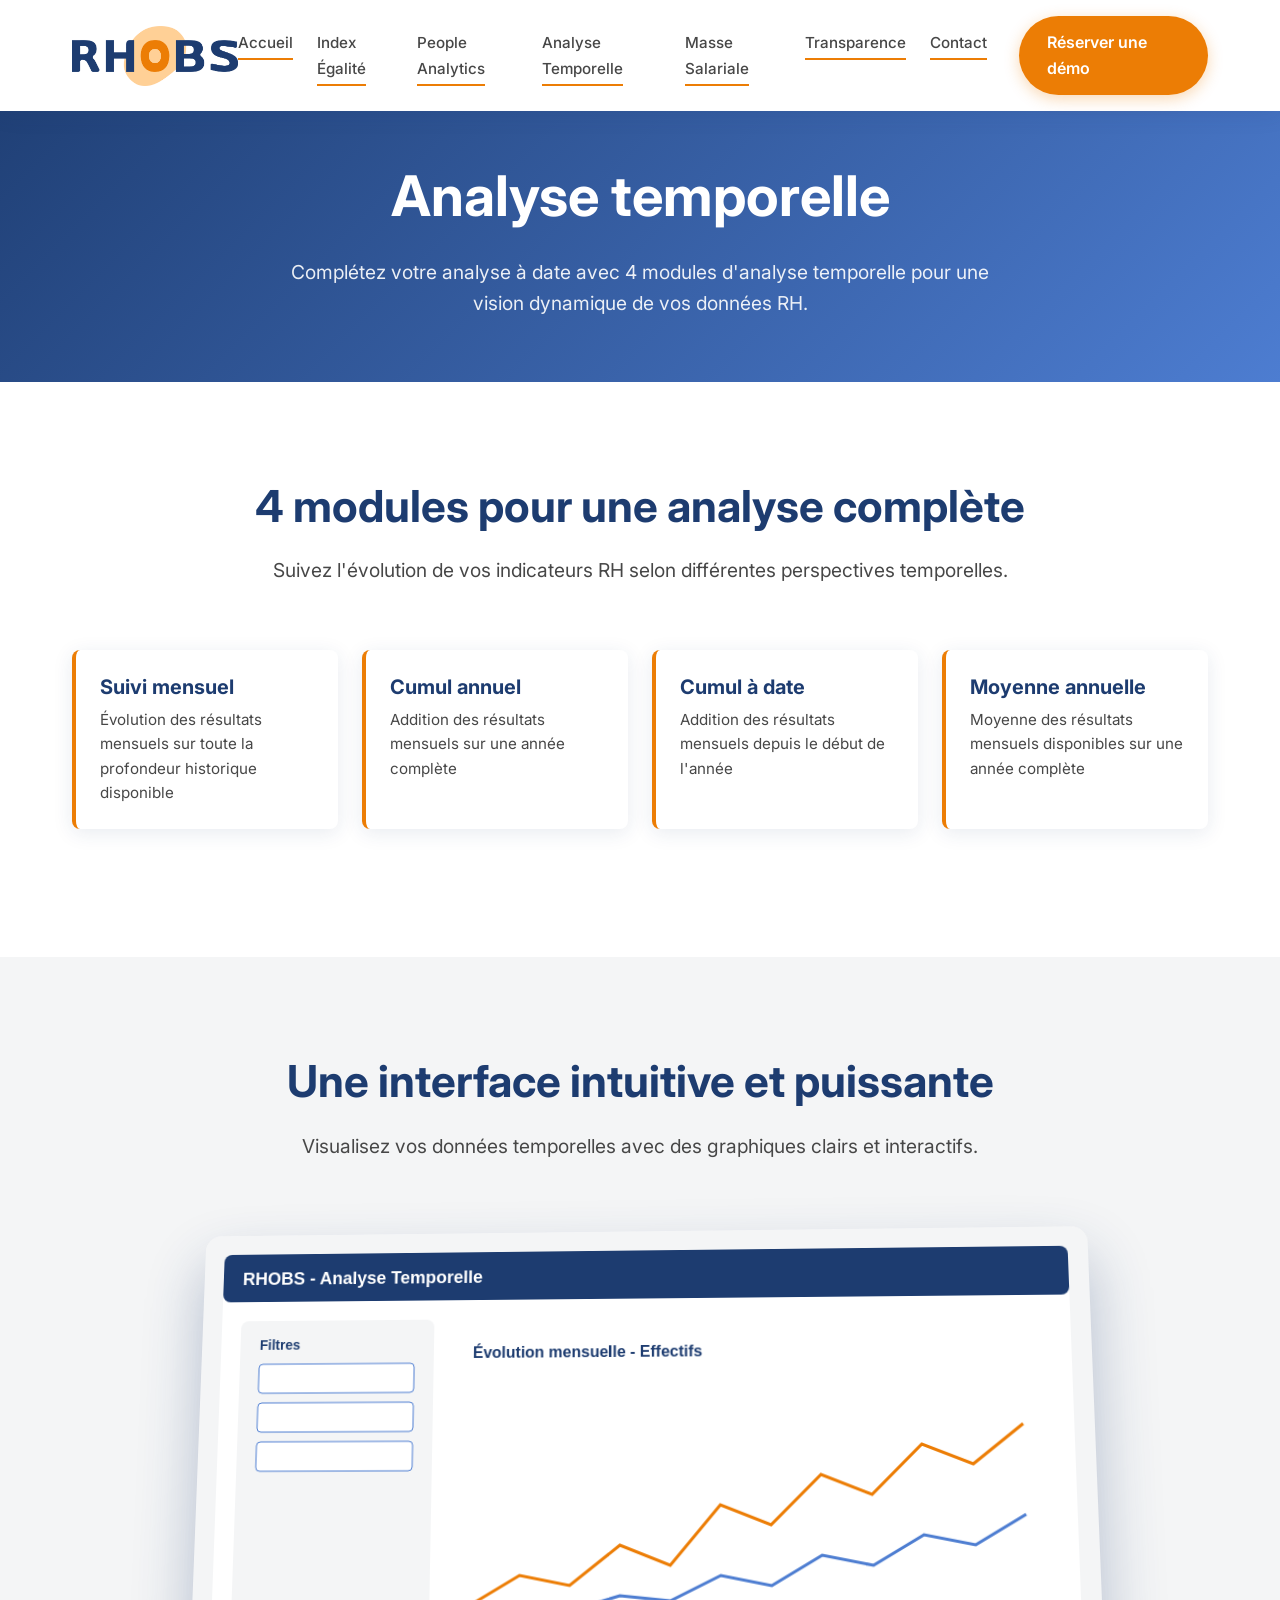
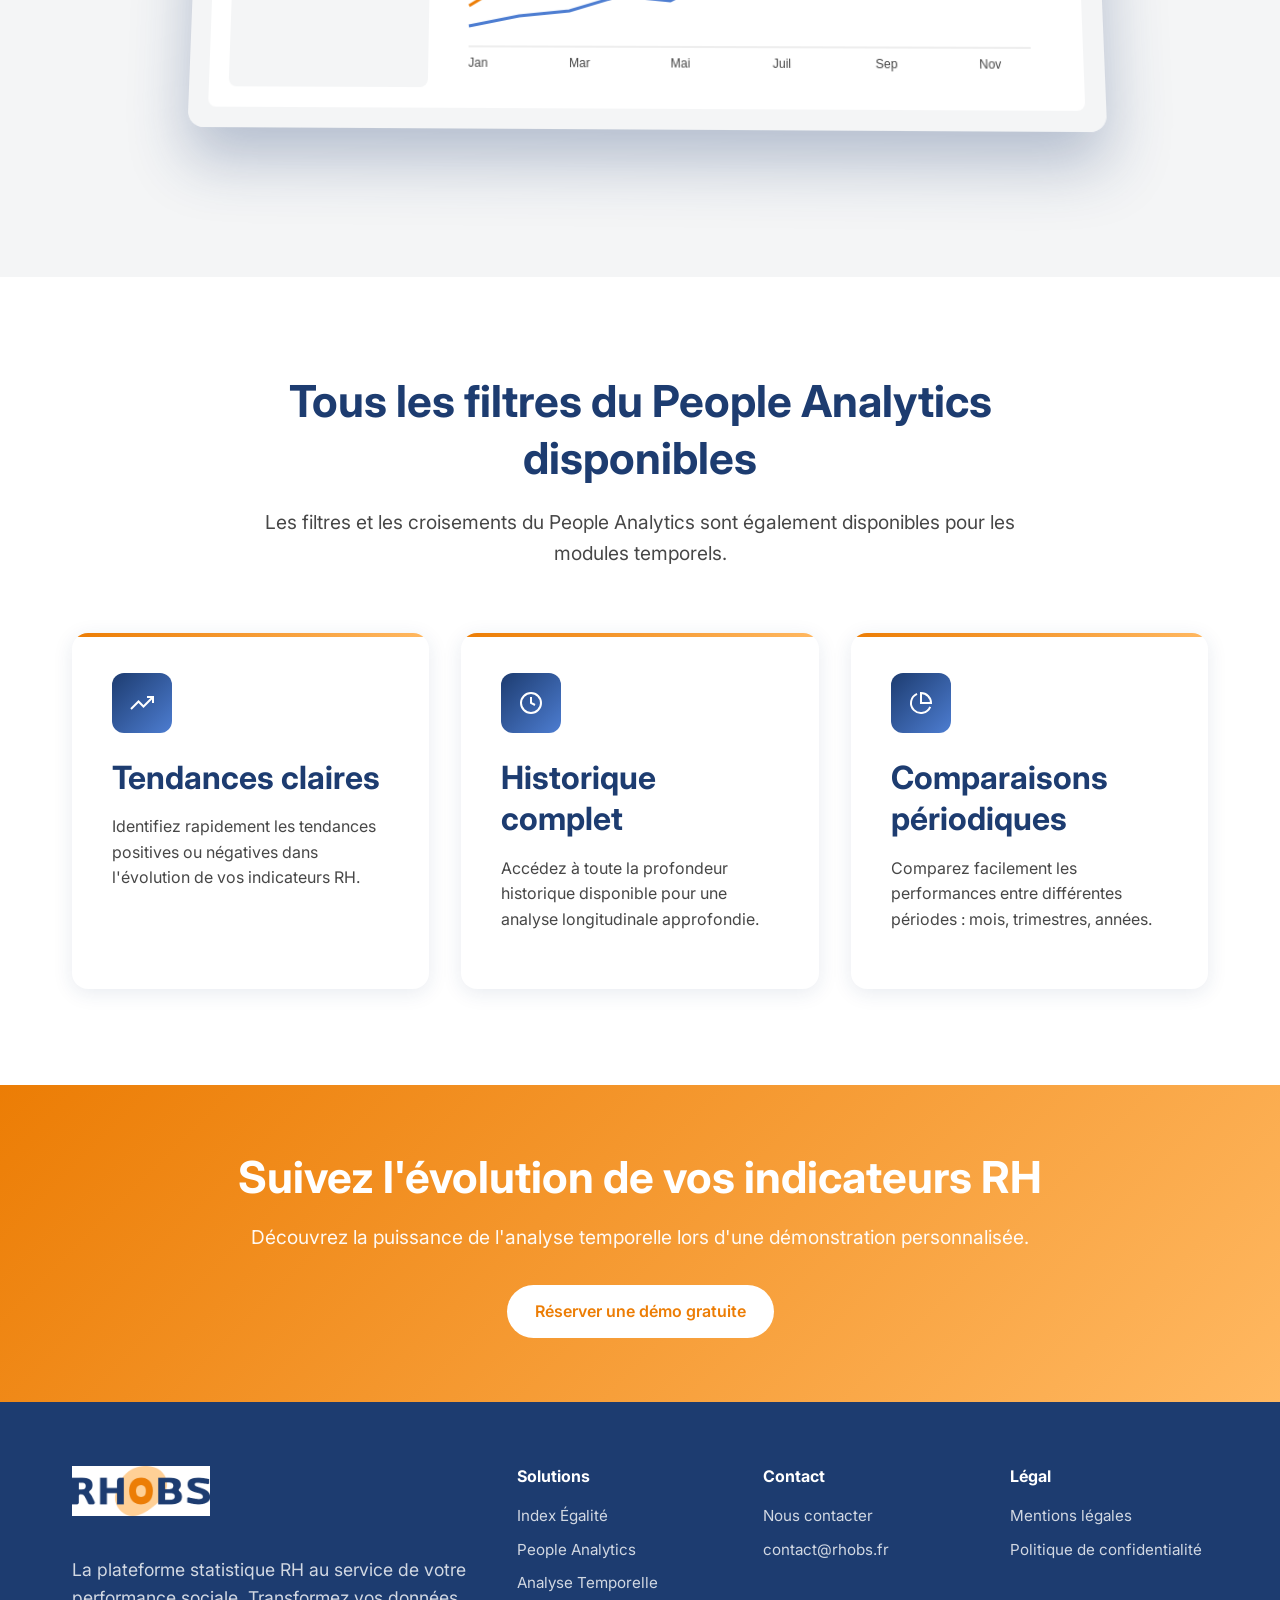
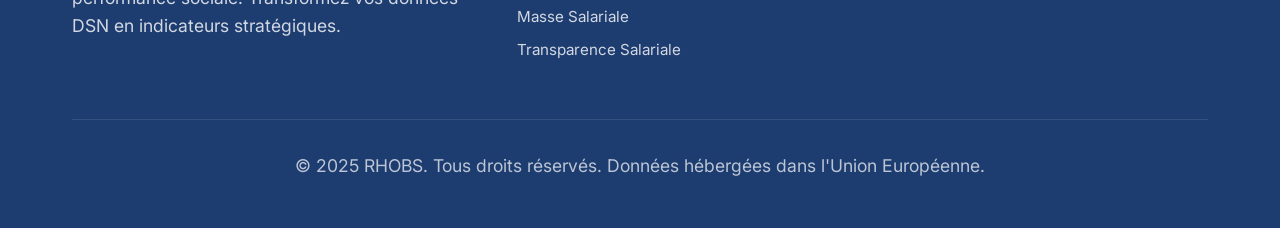
==== analyse-temporelle.html @ bc5a16c7 "WIP: Apply first batch of modifications (#1-#14) - Replace text logo with image in header and footer" ====
<!DOCTYPE html>
<html lang="fr">
<head>
    <meta charset="UTF-8">
    <meta name="viewport" content="width=device-width, initial-scale=1.0">
    <meta name="description" content="Analyse temporelle RHOBS : suivi mensuel, cumul annuel, cumul à date et moyenne annuelle. Visualisez l'évolution de vos indicateurs RH dans le temps.">
    <meta name="keywords" content="analyse temporelle RH, suivi mensuel, cumul annuel, tendances RH, évolution indicateurs">
    <meta name="author" content="RHOBS">
    <meta name="robots" content="index, follow">
    <meta property="og:title" content="Analyse Temporelle - RHOBS">
    <meta property="og:description" content="4 modules d'analyse temporelle pour suivre l'évolution de vos indicateurs RH.">
    <title>Analyse Temporelle | RHOBS - Suivi et évolution de vos indicateurs RH</title>
    <link rel="canonical" href="https://rhobs.fr/analyse-temporelle.html">
    <link rel="preconnect" href="https://fonts.googleapis.com">
    <link rel="preconnect" href="https://fonts.gstatic.com" crossorigin>
    <link href="https://fonts.googleapis.com/css2?family=Inter:wght@400;500;600;700;800&display=swap" rel="stylesheet">
    <link href="https://assets.calendly.com/assets/external/widget.css" rel="stylesheet">
    <link rel="stylesheet" href="css/style.css">
</head>
<body>
    <!-- Header -->
    <header class="header">
        <div class="container">
            <div class="header-content">
                <a href="index.html" class="logo">
                    <img src="images/logo-rhobs.png" alt="RHOBS - La plateforme statistique RH au service de votre performance sociale" class="logo-image">
                </a>
                <nav class="nav">
                    <ul class="nav-links">
                        <li><a href="index.html">Accueil</a></li>
                        <li><a href="index-egalite.html">Index Égalité</a></li>
                        <li><a href="people-analytics.html">People Analytics</a></li>
                        <li><a href="analyse-temporelle.html" class="active">Analyse Temporelle</a></li>
                        <li><a href="masse-salariale.html">Masse Salariale</a></li>
                        <li><a href="transparence-salariale.html">Transparence</a></li>
                        <li><a href="contact.html">Contact</a></li>
                    </ul>
                    <a href="#" onclick="openCalendly(); return false;" class="btn btn-primary">Réserver une démo</a>
                    <button class="mobile-menu-btn" aria-label="Menu mobile">
                        <span></span>
                        <span></span>
                        <span></span>
                    </button>
                </nav>
            </div>
        </div>
    </header>

    <!-- Page Header -->
    <section class="page-header">
        <div class="container">
            <h1>Analyse temporelle</h1>
            <p>Complétez votre analyse à date avec 4 modules d'analyse temporelle pour une vision dynamique de vos données RH.</p>
        </div>
    </section>

    <!-- Modules -->
    <section class="section">
        <div class="container">
            <div class="section-header">
                <h2>4 modules pour une analyse complète</h2>
                <p>Suivez l'évolution de vos indicateurs RH selon différentes perspectives temporelles.</p>
            </div>

            <div class="modules-grid">
                <div class="module-card">
                    <h4>Suivi mensuel</h4>
                    <p>Évolution des résultats mensuels sur toute la profondeur historique disponible</p>
                </div>
                <div class="module-card">
                    <h4>Cumul annuel</h4>
                    <p>Addition des résultats mensuels sur une année complète</p>
                </div>
                <div class="module-card">
                    <h4>Cumul à date</h4>
                    <p>Addition des résultats mensuels depuis le début de l'année</p>
                </div>
                <div class="module-card">
                    <h4>Moyenne annuelle</h4>
                    <p>Moyenne des résultats mensuels disponibles sur une année complète</p>
                </div>
            </div>
        </div>
    </section>

    <!-- Screenshot -->
    <section class="section section-alt">
        <div class="container">
            <div class="section-header">
                <h2>Une interface intuitive et puissante</h2>
                <p>Visualisez vos données temporelles avec des graphiques clairs et interactifs.</p>
            </div>
            <div class="screenshot-container">
                <img src="images/screenshot-analyse-temporelle.png" alt="Capture d'écran de l'analyse temporelle RHOBS" class="screenshot" onerror="this.src='data:image/svg+xml,%3Csvg xmlns=%22http://www.w3.org/2000/svg%22 viewBox=%220 0 900 500%22%3E%3Crect fill=%22%23F4F5F6%22 width=%22900%22 height=%22500%22 rx=%2216%22/%3E%3Crect fill=%22%23fff%22 x=%2220%22 y=%2220%22 width=%22860%22 height=%22460%22 rx=%228%22/%3E%3Crect fill=%22%231D3C70%22 x=%2220%22 y=%2220%22 width=%22860%22 height=%2250%22 rx=%228%22/%3E%3Ctext fill=%22%23fff%22 font-family=%22sans-serif%22 font-size=%2218%22 font-weight=%22bold%22 x=%2240%22 y=%2252%22%3ERHOBS - Analyse Temporelle%3C/text%3E%3Crect fill=%22%23F4F5F6%22 x=%2240%22 y=%2290%22 width=%22200%22 height=%22370%22 rx=%228%22/%3E%3Ctext fill=%22%231D3C70%22 font-family=%22sans-serif%22 font-size=%2214%22 font-weight=%22600%22 x=%2260%22 y=%22120%22%3EFiltres%3C/text%3E%3Crect fill=%22%23fff%22 x=%2260%22 y=%22135%22 width=%22160%22 height=%2230%22 rx=%224%22 stroke=%22%234D7DD1%22/%3E%3Crect fill=%22%23fff%22 x=%2260%22 y=%22175%22 width=%22160%22 height=%2230%22 rx=%224%22 stroke=%22%234D7DD1%22/%3E%3Crect fill=%22%23fff%22 x=%2260%22 y=%22215%22 width=%22160%22 height=%2230%22 rx=%224%22 stroke=%22%234D7DD1%22/%3E%3Crect fill=%22%23fff%22 x=%22260%22 y=%2290%22 width=%22600%22 height=%22370%22 rx=%228%22/%3E%3Cpolyline fill=%22none%22 stroke=%22%23EC7D05%22 stroke-width=%223%22 points=%22280,380 330,350 380,360 430,320 480,340 530,280 580,300 630,250 680,270 730,220 780,240 830,200%22/%3E%3Cpolyline fill=%22none%22 stroke=%22%234D7DD1%22 stroke-width=%223%22 points=%22280,400 330,390 380,385 430,370 480,375 530,350 580,360 630,330 680,340 730,310 780,320 830,290%22/%3E%3Cline stroke=%22%23ddd%22 x1=%22280%22 y1=%22420%22 x2=%22830%22 y2=%22420%22/%3E%3Ctext fill=%22%23474747%22 font-family=%22sans-serif%22 font-size=%2212%22 x=%22280%22 y=%22440%22%3EJan%3C/text%3E%3Ctext fill=%22%23474747%22 font-family=%22sans-serif%22 font-size=%2212%22 x=%22380%22 y=%22440%22%3EMar%3C/text%3E%3Ctext fill=%22%23474747%22 font-family=%22sans-serif%22 font-size=%2212%22 x=%22480%22 y=%22440%22%3EMai%3C/text%3E%3Ctext fill=%22%23474747%22 font-family=%22sans-serif%22 font-size=%2212%22 x=%22580%22 y=%22440%22%3EJuil%3C/text%3E%3Ctext fill=%22%23474747%22 font-family=%22sans-serif%22 font-size=%2212%22 x=%22680%22 y=%22440%22%3ESep%3C/text%3E%3Ctext fill=%22%23474747%22 font-family=%22sans-serif%22 font-size=%2212%22 x=%22780%22 y=%22440%22%3ENov%3C/text%3E%3Ctext fill=%22%231D3C70%22 font-family=%22sans-serif%22 font-size=%2216%22 font-weight=%22600%22 x=%22280%22 y=%22130%22%3E\u00c9volution mensuelle - Effectifs%3C/text%3E%3C/svg%3E'">
            </div>
        </div>
    </section>

    <!-- Features -->
    <section class="section">
        <div class="container">
            <div class="section-header">
                <h2>Tous les filtres du People Analytics disponibles</h2>
                <p>Les filtres et les croisements du People Analytics sont également disponibles pour les modules temporels.</p>
            </div>

            <div class="features-grid">
                <div class="feature-card">
                    <div class="feature-icon">
                        <svg width="24" height="24" viewBox="0 0 24 24" fill="none" stroke="currentColor" stroke-width="2">
                            <polyline points="23 6 13.5 15.5 8.5 10.5 1 18"/>
                            <polyline points="17 6 23 6 23 12"/>
                        </svg>
                    </div>
                    <h3>Tendances claires</h3>
                    <p>Identifiez rapidement les tendances positives ou négatives dans l'évolution de vos indicateurs RH.</p>
                </div>
                <div class="feature-card">
                    <div class="feature-icon">
                        <svg width="24" height="24" viewBox="0 0 24 24" fill="none" stroke="currentColor" stroke-width="2">
                            <circle cx="12" cy="12" r="10"/>
                            <path d="M12 6v6l4 2"/>
                        </svg>
                    </div>
                    <h3>Historique complet</h3>
                    <p>Accédez à toute la profondeur historique disponible pour une analyse longitudinale approfondie.</p>
                </div>
                <div class="feature-card">
                    <div class="feature-icon">
                        <svg width="24" height="24" viewBox="0 0 24 24" fill="none" stroke="currentColor" stroke-width="2">
                            <path d="M21.21 15.89A10 10 0 1 1 8 2.83"/>
                            <path d="M22 12A10 10 0 0 0 12 2v10z"/>
                        </svg>
                    </div>
                    <h3>Comparaisons périodiques</h3>
                    <p>Comparez facilement les performances entre différentes périodes : mois, trimestres, années.</p>
                </div>
            </div>
        </div>
    </section>

    <!-- CTA Banner -->
    <section class="cta-banner">
        <div class="container">
            <h2>Suivez l'évolution de vos indicateurs RH</h2>
            <p>Découvrez la puissance de l'analyse temporelle lors d'une démonstration personnalisée.</p>
            <a href="#" onclick="openCalendly(); return false;" class="btn">Réserver une démo gratuite</a>
        </div>
    </section>

    <!-- Footer -->
    <footer class="footer">
        <div class="container">
            <div class="footer-content">
                <div class="footer-brand">
                    <img src="images/logo-rhobs.png" alt="RHOBS" class="footer-logo">
                    <p>La plateforme statistique RH au service de votre performance sociale. Transformez vos données DSN en indicateurs stratégiques.</p>
                </div>
                <div class="footer-links">
                    <h4>Solutions</h4>
                    <ul>
                        <li><a href="index-egalite.html">Index Égalité</a></li>
                        <li><a href="people-analytics.html">People Analytics</a></li>
                        <li><a href="analyse-temporelle.html">Analyse Temporelle</a></li>
                        <li><a href="masse-salariale.html">Masse Salariale</a></li>
                        <li><a href="transparence-salariale.html">Transparence Salariale</a></li>
                    </ul>
                </div>
                <div class="footer-links">
                    <h4>Contact</h4>
                    <ul>
                        <li><a href="contact.html">Nous contacter</a></li>
                        <li><a href="mailto:contact@rhobs.fr">contact@rhobs.fr</a></li>
                    </ul>
                </div>
                <div class="footer-links">
                    <h4>Légal</h4>
                    <ul>
                        <li><a href="mentions-legales.html">Mentions légales</a></li>
                        <li><a href="mentions-legales.html#confidentialite">Politique de confidentialité</a></li>
                    </ul>
                </div>
            </div>
            <div class="footer-bottom">
                <p>&copy; 2025 RHOBS. Tous droits réservés. Données hébergées dans l'Union Européenne.</p>
            </div>
        </div>
    </footer>

    <!-- Scripts -->
    <script src="https://assets.calendly.com/assets/external/widget.js" type="text/javascript" async></script>
    <script src="js/main.js"></script>
</body>
</html>
---- css/style.css ----
/* RHOBS - Main Stylesheet */
/* Charte graphique : #1D3C70 #EC7D05 #4D7DD1 #FFB861 #F4F5F6 #474747 */

/* Reset and Base Styles */
* {
    margin: 0;
    padding: 0;
    box-sizing: border-box;
}

:root {
    --primary-dark: #1D3C70;
    --primary-orange: #EC7D05;
    --secondary-blue: #4D7DD1;
    --secondary-orange: #FFB861;
    --bg-light: #F4F5F6;
    --text-dark: #474747;
    --white: #ffffff;
    --shadow: 0 10px 40px rgba(29, 60, 112, 0.15);
    --shadow-light: 0 4px 20px rgba(29, 60, 112, 0.1);
    --border-radius: 16px;
    --border-radius-small: 8px;
    --transition: all 0.3s ease;
}

html {
    scroll-behavior: smooth;
}

body {
    font-family: 'Inter', -apple-system, BlinkMacSystemFont, 'Segoe UI', Roboto, Oxygen, Ubuntu, sans-serif;
    line-height: 1.6;
    color: var(--text-dark);
    background-color: var(--white);
    -webkit-font-smoothing: antialiased;
    -moz-osx-font-smoothing: grayscale;
}

/* Typography */
h1, h2, h3, h4, h5, h6 {
    font-weight: 700;
    color: var(--primary-dark);
    line-height: 1.3;
}

h1 {
    font-size: clamp(2.5rem, 5vw, 3.5rem);
    margin-bottom: 1.5rem;
}

h2 {
    font-size: clamp(2rem, 4vw, 2.75rem);
    margin-bottom: 1.25rem;
}

h3 {
    font-size: clamp(1.5rem, 3vw, 2rem);
    margin-bottom: 1rem;
}

h4 {
    font-size: 1.25rem;
    margin-bottom: 0.75rem;
}

p {
    margin-bottom: 1rem;
    font-size: 1.1rem;
}

a {
    color: var(--primary-orange);
    text-decoration: none;
    transition: var(--transition);
}

a:hover {
    color: var(--secondary-blue);
}

/* Container */
.container {
    max-width: 1200px;
    margin: 0 auto;
    padding: 0 2rem;
}

/* Header */
.header {
    background: var(--white);
    padding: 1rem 0;
    position: fixed;
    top: 0;
    left: 0;
    right: 0;
    z-index: 1000;
    box-shadow: var(--shadow-light);
}

.header-content {
    display: flex;
    justify-content: space-between;
    align-items: center;
}

.logo {
    display: flex;
    flex-direction: column;
    align-items: flex-start;
}

.logo-image {
    height: 60px;
    width: auto;
}

.logo-main {
    font-size: 2rem;
    font-weight: 800;
    color: var(--primary-dark);
    letter-spacing: -1px;
}

.logo-main span {
    color: var(--primary-orange);
}

.logo-tagline {
    font-size: 0.75rem;
    color: var(--text-dark);
    margin-top: 2px;
    max-width: 280px;
    line-height: 1.3;
}

.nav {
    display: flex;
    align-items: center;
    gap: 2rem;
}

.nav-links {
    display: flex;
    list-style: none;
    gap: 1.5rem;
}

.nav-links a {
    color: var(--text-dark);
    font-weight: 500;
    font-size: 0.95rem;
    padding: 0.5rem 0;
    position: relative;
}

.nav-links a:hover {
    color: var(--primary-dark);
}

.nav-links a::after {
    content: '';
    position: absolute;
    bottom: 0;
    left: 0;
    width: 0;
    height: 2px;
    background: var(--primary-orange);
    transition: var(--transition);
}

.nav-links a:hover::after,
.nav-links a.active::after {
    width: 100%;
}

/* Buttons */
.btn {
    display: inline-flex;
    align-items: center;
    justify-content: center;
    padding: 0.875rem 1.75rem;
    border-radius: 50px;
    font-weight: 600;
    font-size: 1rem;
    cursor: pointer;
    transition: var(--transition);
    border: none;
    text-decoration: none;
}

.btn-primary {
    background: var(--primary-orange);
    color: var(--white);
    box-shadow: 0 4px 15px rgba(236, 125, 5, 0.3);
}

.btn-primary:hover {
    background: #d66f00;
    color: var(--white);
    transform: translateY(-2px);
    box-shadow: 0 6px 20px rgba(236, 125, 5, 0.4);
}

.btn-secondary {
    background: var(--primary-dark);
    color: var(--white);
}

.btn-secondary:hover {
    background: #15305a;
    color: var(--white);
    transform: translateY(-2px);
}

.btn-outline {
    background: transparent;
    color: var(--primary-dark);
    border: 2px solid var(--primary-dark);
}

.btn-outline:hover {
    background: var(--primary-dark);
    color: var(--white);
}

/* Mobile Menu */
.mobile-menu-btn {
    display: none;
    background: none;
    border: none;
    cursor: pointer;
    padding: 0.5rem;
}

.mobile-menu-btn span {
    display: block;
    width: 25px;
    height: 3px;
    background: var(--primary-dark);
    margin: 5px 0;
    transition: var(--transition);
    border-radius: 2px;
}

/* Hero Section */
.hero {
    padding: 10rem 0 6rem;
    background: linear-gradient(135deg, var(--bg-light) 0%, var(--white) 100%);
    position: relative;
    overflow: hidden;
}

.hero::before {
    content: '';
    position: absolute;
    top: -50%;
    right: -10%;
    width: 600px;
    height: 600px;
    background: radial-gradient(circle, rgba(77, 125, 209, 0.1) 0%, transparent 70%);
    border-radius: 50%;
}

.hero-content {
    display: grid;
    grid-template-columns: 1fr 1fr;
    gap: 4rem;
    align-items: center;
}

.hero-text {
    z-index: 1;
}

.hero-text h1 {
    margin-bottom: 1.5rem;
}

.hero-text h1 span {
    color: var(--primary-orange);
}

.hero-text p {
    font-size: 1.2rem;
    margin-bottom: 2rem;
    color: var(--text-dark);
}

.hero-cta {
    display: flex;
    gap: 1rem;
    flex-wrap: wrap;
}

.hero-visual {
    position: relative;
}

.hero-image {
    width: 100%;
    border-radius: var(--border-radius);
    box-shadow: var(--shadow);
    transform: perspective(1000px) rotateY(-5deg);
    transition: var(--transition);
}

.hero-image:hover {
    transform: perspective(1000px) rotateY(0deg);
}

/* Features Section */
.section {
    padding: 6rem 0;
}

.section-alt {
    background: var(--bg-light);
}

.section-header {
    text-align: center;
    max-width: 800px;
    margin: 0 auto 4rem;
}

.section-header p {
    font-size: 1.2rem;
    color: var(--text-dark);
}

/* Feature Cards */
.features-grid {
    display: grid;
    grid-template-columns: repeat(auto-fit, minmax(320px, 1fr));
    gap: 2rem;
}

.feature-card {
    background: var(--white);
    padding: 2.5rem;
    border-radius: var(--border-radius);
    box-shadow: var(--shadow-light);
    transition: var(--transition);
    position: relative;
    overflow: hidden;
}

.feature-card:hover {
    transform: translateY(-5px);
    box-shadow: var(--shadow);
}

.feature-card::before {
    content: '';
    position: absolute;
    top: 0;
    left: 0;
    width: 100%;
    height: 4px;
    background: linear-gradient(90deg, var(--primary-orange), var(--secondary-orange));
}

.feature-icon {
    width: 60px;
    height: 60px;
    background: linear-gradient(135deg, var(--primary-dark), var(--secondary-blue));
    border-radius: 12px;
    display: flex;
    align-items: center;
    justify-content: center;
    margin-bottom: 1.5rem;
    color: var(--white);
    font-size: 1.5rem;
}

.feature-card h3 {
    margin-bottom: 1rem;
}

.feature-card p {
    color: var(--text-dark);
    font-size: 1rem;
}

/* Stats Section */
.stats-grid {
    display: grid;
    grid-template-columns: repeat(auto-fit, minmax(200px, 1fr));
    gap: 2rem;
    text-align: center;
}

.stat-item {
    padding: 2rem;
}

.stat-number {
    font-size: 3rem;
    font-weight: 800;
    color: var(--primary-orange);
    margin-bottom: 0.5rem;
}

.stat-label {
    font-size: 1.1rem;
    color: var(--primary-dark);
    font-weight: 500;
}

/* Info Cards */
.info-cards {
    display: grid;
    grid-template-columns: repeat(auto-fit, minmax(280px, 1fr));
    gap: 1.5rem;
}

.info-card {
    background: var(--white);
    padding: 2rem;
    border-radius: var(--border-radius);
    border: 2px solid var(--bg-light);
    transition: var(--transition);
}

.info-card:hover {
    border-color: var(--secondary-blue);
    box-shadow: var(--shadow-light);
}

.info-card h4 {
    color: var(--primary-dark);
    margin-bottom: 0.75rem;
}

.info-card p {
    font-size: 0.95rem;
    color: var(--text-dark);
    margin-bottom: 0;
}

/* Screenshot Display */
.screenshot-container {
    max-width: 900px;
    margin: 3rem auto;
    perspective: 1000px;
}

.screenshot {
    width: 100%;
    border-radius: var(--border-radius);
    box-shadow: 0 30px 60px rgba(29, 60, 112, 0.3);
    transform: rotateX(5deg) rotateY(-2deg);
    transition: var(--transition);
}

.screenshot:hover {
    transform: rotateX(0deg) rotateY(0deg);
    box-shadow: 0 40px 80px rgba(29, 60, 112, 0.4);
}

/* Video Placeholder */
.video-placeholder {
    background: var(--bg-light);
    border: 3px dashed var(--secondary-blue);
    border-radius: var(--border-radius);
    padding: 4rem;
    text-align: center;
    margin: 2rem 0;
}

.video-placeholder p {
    color: var(--text-dark);
    font-size: 1.1rem;
    margin-bottom: 0;
}

/* Highlight Box */
.highlight-box {
    background: linear-gradient(135deg, var(--primary-dark) 0%, var(--secondary-blue) 100%);
    color: var(--white);
    padding: 3rem;
    border-radius: var(--border-radius);
    margin: 3rem 0;
}

.highlight-box h3 {
    color: var(--white);
    margin-bottom: 1rem;
}

.highlight-box p {
    color: rgba(255, 255, 255, 0.9);
}

.highlight-box .price-tag {
    display: inline-block;
    background: var(--primary-orange);
    padding: 0.5rem 1.5rem;
    border-radius: 50px;
    font-weight: 700;
    font-size: 1.2rem;
    margin-top: 1rem;
}

/* Modules Grid */
.modules-grid {
    display: grid;
    grid-template-columns: repeat(auto-fit, minmax(250px, 1fr));
    gap: 1.5rem;
    margin: 2rem 0;
}

.module-card {
    background: var(--white);
    padding: 1.5rem;
    border-radius: var(--border-radius-small);
    border-left: 4px solid var(--primary-orange);
    box-shadow: var(--shadow-light);
}

.module-card h4 {
    color: var(--primary-dark);
    margin-bottom: 0.5rem;
}

.module-card p {
    font-size: 0.95rem;
    margin-bottom: 0;
}

/* Contact Section */
.contact-section {
    background: var(--bg-light);
}

.contact-grid {
    display: grid;
    grid-template-columns: 1fr 1fr;
    gap: 4rem;
    align-items: start;
}

.contact-info {
    padding: 2rem 0;
}

.contact-info h2 {
    margin-bottom: 1.5rem;
}

.contact-info p {
    font-size: 1.1rem;
    margin-bottom: 2rem;
}

.contact-details {
    margin-top: 2rem;
}

.contact-item {
    display: flex;
    align-items: center;
    gap: 1rem;
    margin-bottom: 1.5rem;
}

.contact-icon {
    width: 50px;
    height: 50px;
    background: var(--primary-dark);
    border-radius: 50%;
    display: flex;
    align-items: center;
    justify-content: center;
    color: var(--white);
    font-size: 1.2rem;
}

.contact-form-container {
    background: var(--white);
    padding: 3rem;
    border-radius: var(--border-radius);
    box-shadow: var(--shadow);
}

.form-group {
    margin-bottom: 1.5rem;
}

.form-group label {
    display: block;
    font-weight: 600;
    margin-bottom: 0.5rem;
    color: var(--primary-dark);
}

.form-control {
    width: 100%;
    padding: 0.875rem 1rem;
    border: 2px solid var(--bg-light);
    border-radius: var(--border-radius-small);
    font-size: 1rem;
    transition: var(--transition);
    font-family: inherit;
}

.form-control:focus {
    outline: none;
    border-color: var(--secondary-blue);
    box-shadow: 0 0 0 3px rgba(77, 125, 209, 0.2);
}

textarea.form-control {
    resize: vertical;
    min-height: 120px;
}

.form-row {
    display: grid;
    grid-template-columns: 1fr 1fr;
    gap: 1rem;
}

/* Footer */
.footer {
    background: var(--primary-dark);
    color: var(--white);
    padding: 4rem 0 2rem;
}

.footer-content {
    display: grid;
    grid-template-columns: 2fr 1fr 1fr 1fr;
    gap: 3rem;
    margin-bottom: 3rem;
}

.footer-brand p {
    color: rgba(255, 255, 255, 0.8);
    margin-top: 1rem;
}

.footer-logo {
    height: 50px;
    width: auto;
    margin-bottom: 1rem;
}

.footer-links h4 {
    color: var(--white);
    margin-bottom: 1rem;
    font-size: 1rem;
}

.footer-links ul {
    list-style: none;
}

.footer-links li {
    margin-bottom: 0.5rem;
}

.footer-links a {
    color: rgba(255, 255, 255, 0.8);
    font-size: 0.95rem;
}

.footer-links a:hover {
    color: var(--secondary-orange);
}

.footer-bottom {
    border-top: 1px solid rgba(255, 255, 255, 0.1);
    padding-top: 2rem;
    text-align: center;
    color: rgba(255, 255, 255, 0.7);
    font-size: 0.9rem;
}

/* Modal */
.modal {
    display: none;
    position: fixed;
    top: 0;
    left: 0;
    width: 100%;
    height: 100%;
    background: rgba(29, 60, 112, 0.5);
    z-index: 2000;
    align-items: center;
    justify-content: center;
}

.modal.show {
    display: flex;
}

.modal-content {
    background: var(--white);
    padding: 3rem;
    border-radius: var(--border-radius);
    text-align: center;
    max-width: 400px;
    box-shadow: var(--shadow);
    animation: modalIn 0.3s ease;
}

@keyframes modalIn {
    from {
        opacity: 0;
        transform: scale(0.9);
    }
    to {
        opacity: 1;
        transform: scale(1);
    }
}

.modal-content h3 {
    margin-bottom: 1rem;
}

.modal-content .btn {
    margin-top: 1rem;
}

/* Page Header */
.page-header {
    padding: 10rem 0 4rem;
    background: linear-gradient(135deg, var(--primary-dark) 0%, var(--secondary-blue) 100%);
    color: var(--white);
    text-align: center;
}

.page-header h1 {
    color: var(--white);
}

.page-header p {
    color: rgba(255, 255, 255, 0.9);
    font-size: 1.2rem;
    max-width: 700px;
    margin: 0 auto;
}

/* Legal Page */
.legal-content {
    padding: 2rem 0;
}

.legal-content h2 {
    margin-top: 2rem;
    font-size: 1.5rem;
}

.legal-content h3 {
    margin-top: 1.5rem;
    font-size: 1.2rem;
}

.legal-content ul {
    margin-left: 2rem;
    margin-bottom: 1rem;
}

.legal-content li {
    margin-bottom: 0.5rem;
}

/* CTA Banner */
.cta-banner {
    background: linear-gradient(135deg, var(--primary-orange) 0%, var(--secondary-orange) 100%);
    padding: 4rem 0;
    text-align: center;
}

.cta-banner h2 {
    color: var(--white);
    margin-bottom: 1rem;
}

.cta-banner p {
    color: rgba(255, 255, 255, 0.95);
    font-size: 1.2rem;
    margin-bottom: 2rem;
}

.cta-banner .btn {
    background: var(--white);
    color: var(--primary-orange);
}

.cta-banner .btn:hover {
    background: var(--primary-dark);
    color: var(--white);
}

/* Responsive Design */
@media (max-width: 1024px) {
    .hero-content {
        grid-template-columns: 1fr;
        text-align: center;
    }

    .hero-visual {
        order: -1;
        max-width: 600px;
        margin: 0 auto;
    }

    .hero-cta {
        justify-content: center;
    }

    .contact-grid {
        grid-template-columns: 1fr;
    }

    .footer-content {
        grid-template-columns: 1fr 1fr;
    }
}

@media (max-width: 768px) {
    .nav-links {
        display: none;
    }

    .mobile-menu-btn {
        display: block;
    }

    .nav-links.active {
        display: flex;
        flex-direction: column;
        position: absolute;
        top: 100%;
        left: 0;
        right: 0;
        background: var(--white);
        padding: 1rem 2rem;
        box-shadow: var(--shadow);
    }

    .form-row {
        grid-template-columns: 1fr;
    }

    .footer-content {
        grid-template-columns: 1fr;
    }

    h1 {
        font-size: 2rem;
    }

    h2 {
        font-size: 1.75rem;
    }

    .section {
        padding: 4rem 0;
    }
}

@media (max-width: 480px) {
    .container {
        padding: 0 1rem;
    }

    .btn {
        padding: 0.75rem 1.5rem;
        font-size: 0.95rem;
    }

    .feature-card {
        padding: 1.5rem;
    }

    .contact-form-container {
        padding: 2rem;
    }
}

/* Video Container */
.video-container {
    max-width: 900px;
    margin: 0 auto;
    border-radius: var(--border-radius);
    overflow: hidden;
    box-shadow: var(--shadow);
}

.video-container video {
    width: 100%;
    height: auto;
    display: block;
}

/* Animations */
@keyframes fadeInUp {
    from {
        opacity: 0;
        transform: translateY(30px);
    }
    to {
        opacity: 1;
        transform: translateY(0);
    }
}

.animate-fade-in {
    animation: fadeInUp 0.6s ease forwards;
}

.delay-1 { animation-delay: 0.1s; }
.delay-2 { animation-delay: 0.2s; }
.delay-3 { animation-delay: 0.3s; }
.delay-4 { animation-delay: 0.4s; }

/* Utility Classes */
.text-center { text-align: center; }
.text-left { text-align: left; }
.text-right { text-align: right; }

.mb-0 { margin-bottom: 0; }
.mb-1 { margin-bottom: 1rem; }
.mb-2 { margin-bottom: 2rem; }
.mb-3 { margin-bottom: 3rem; }

.mt-0 { margin-top: 0; }
.mt-1 { margin-top: 1rem; }
.mt-2 { margin-top: 2rem; }
.mt-3 { margin-top: 3rem; }
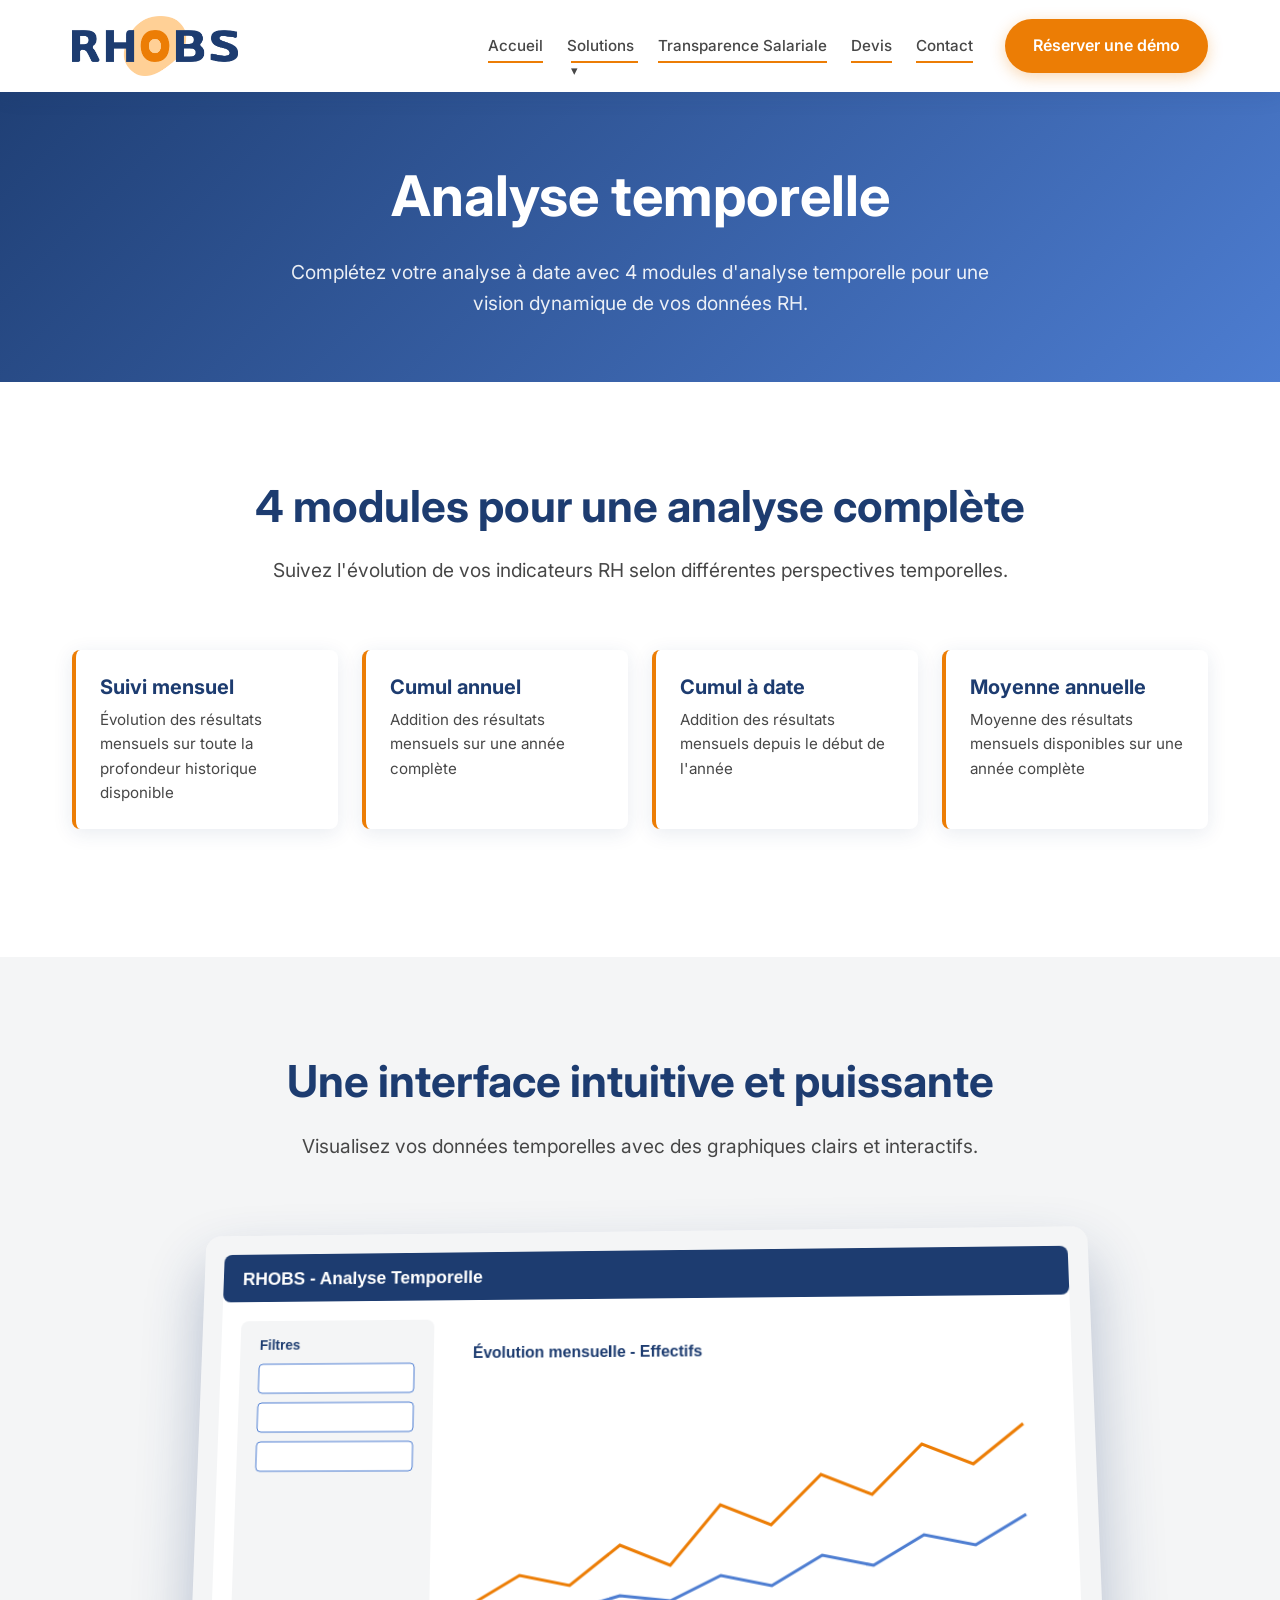
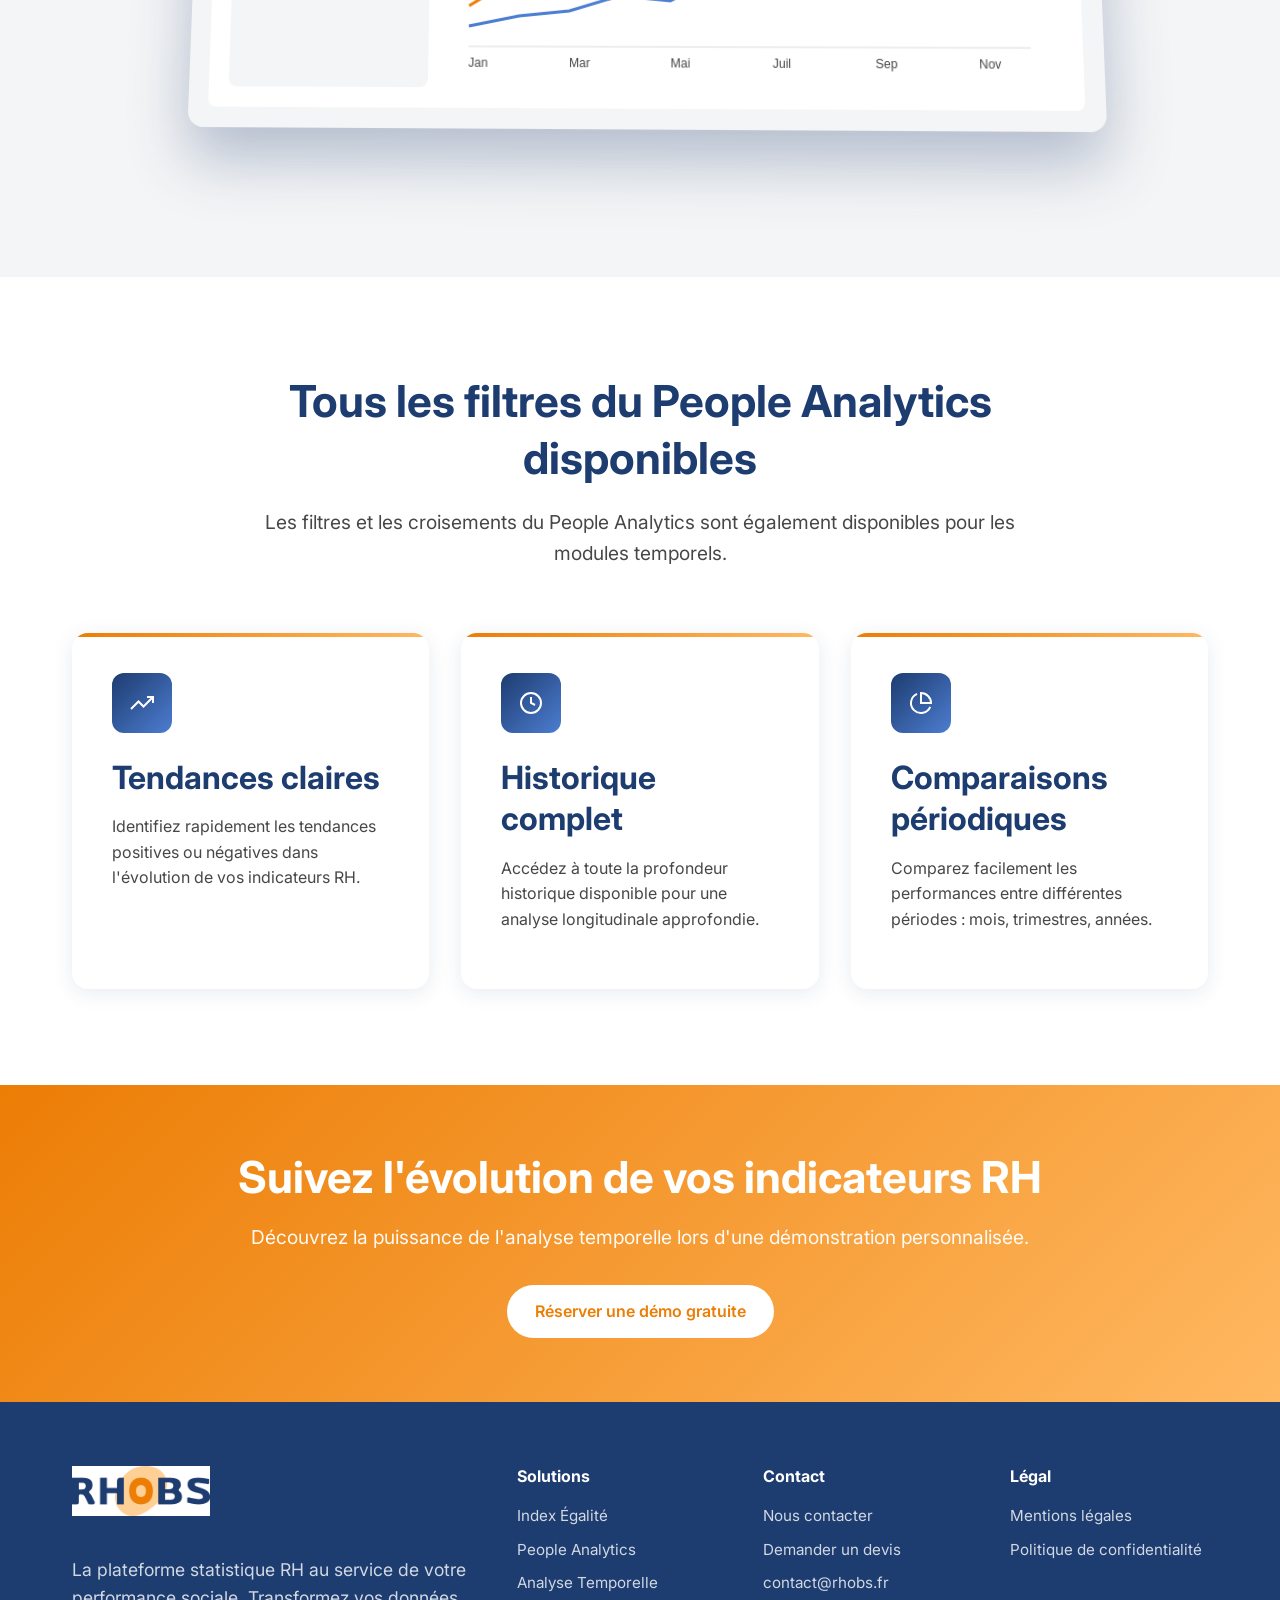
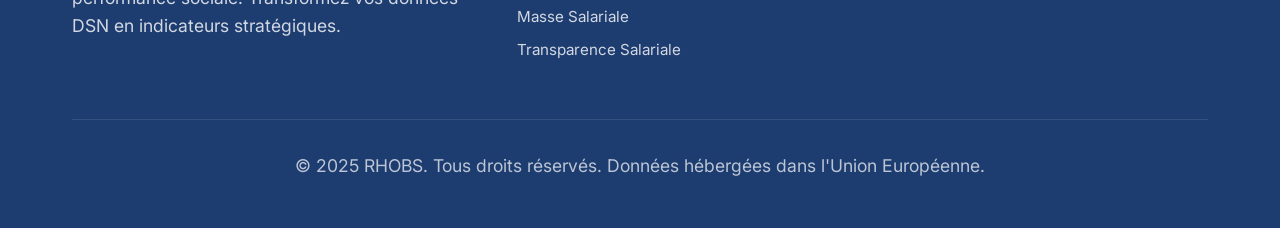
==== commit 8acbff19: "feat: finalize navigation with dropdown menu and updates (#29, #40) Navigation changes (all pages): " ====
--- a/analyse-temporelle.html
+++ b/analyse-temporelle.html
@@ -26,13 +26,20 @@
                     <img src="images/logo-rhobs.png" alt="RHOBS - La plateforme statistique RH au service de votre performance sociale" class="logo-image">
                 </a>
                 <nav class="nav">
-                    <ul class="nav-links">
+                                        <ul class="nav-links">
                         <li><a href="index.html">Accueil</a></li>
-                        <li><a href="index-egalite.html">Index Égalité</a></li>
-                        <li><a href="people-analytics.html">People Analytics</a></li>
-                        <li><a href="analyse-temporelle.html" class="active">Analyse Temporelle</a></li>
-                        <li><a href="masse-salariale.html">Masse Salariale</a></li>
-                        <li><a href="transparence-salariale.html">Transparence</a></li>
+                        <li class="dropdown">
+                            <a href="#">Solutions</a>
+                            <ul class="dropdown-menu">
+                                <li><a href="index-egalite.html">Index Égalité</a></li>
+                                <li><a href="people-analytics.html">People Analytics</a></li>
+                                <li><a href="dashboards.html">Dashboards</a></li>
+                                <li><a href="analyse-temporelle.html" class="active">Analyse Temporelle</a></li>
+                                <li><a href="masse-salariale.html">Masse Salariale</a></li>
+                            </ul>
+                        </li>
+                        <li><a href="transparence-salariale.html">Transparence Salariale</a></li>
+                        <li><a href="devis.html">Devis</a></li>
                         <li><a href="contact.html">Contact</a></li>
                     </ul>
                     <a href="#" onclick="openCalendly(); return false;" class="btn btn-primary">Réserver une démo</a>
@@ -170,6 +177,7 @@
                     <h4>Contact</h4>
                     <ul>
                         <li><a href="contact.html">Nous contacter</a></li>
+                        <li><a href="devis.html">Demander un devis</a></li>
                         <li><a href="mailto:contact@rhobs.fr">contact@rhobs.fr</a></li>
                     </ul>
                 </div>
--- a/css/style.css
+++ b/css/style.css
@@ -932,3 +932,57 @@
 .mt-1 { margin-top: 1rem; }
 .mt-2 { margin-top: 2rem; }
 .mt-3 { margin-top: 3rem; }
+
+/* Dropdown Menu */
+.nav-links li {
+    position: relative;
+}
+
+.nav-links .dropdown {
+    position: relative;
+}
+
+.nav-links .dropdown > a::after {
+    content: ' ▾';
+    font-size: 0.8rem;
+    margin-left: 0.25rem;
+}
+
+.dropdown-menu {
+    display: none;
+    position: absolute;
+    top: 100%;
+    left: 0;
+    background: white;
+    min-width: 220px;
+    box-shadow: 0 8px 24px rgba(29, 60, 112, 0.15);
+    border-radius: 8px;
+    padding: 0.5rem 0;
+    margin-top: 0.5rem;
+    z-index: 1000;
+}
+
+.dropdown:hover .dropdown-menu {
+    display: block;
+}
+
+.dropdown-menu li {
+    list-style: none;
+}
+
+.dropdown-menu a {
+    display: block;
+    padding: 0.75rem 1.5rem;
+    color: var(--text-dark);
+    font-size: 0.9rem;
+    transition: var(--transition);
+}
+
+.dropdown-menu a::after {
+    display: none;
+}
+
+.dropdown-menu a:hover {
+    background: var(--bg-light);
+    color: var(--primary-dark);
+}
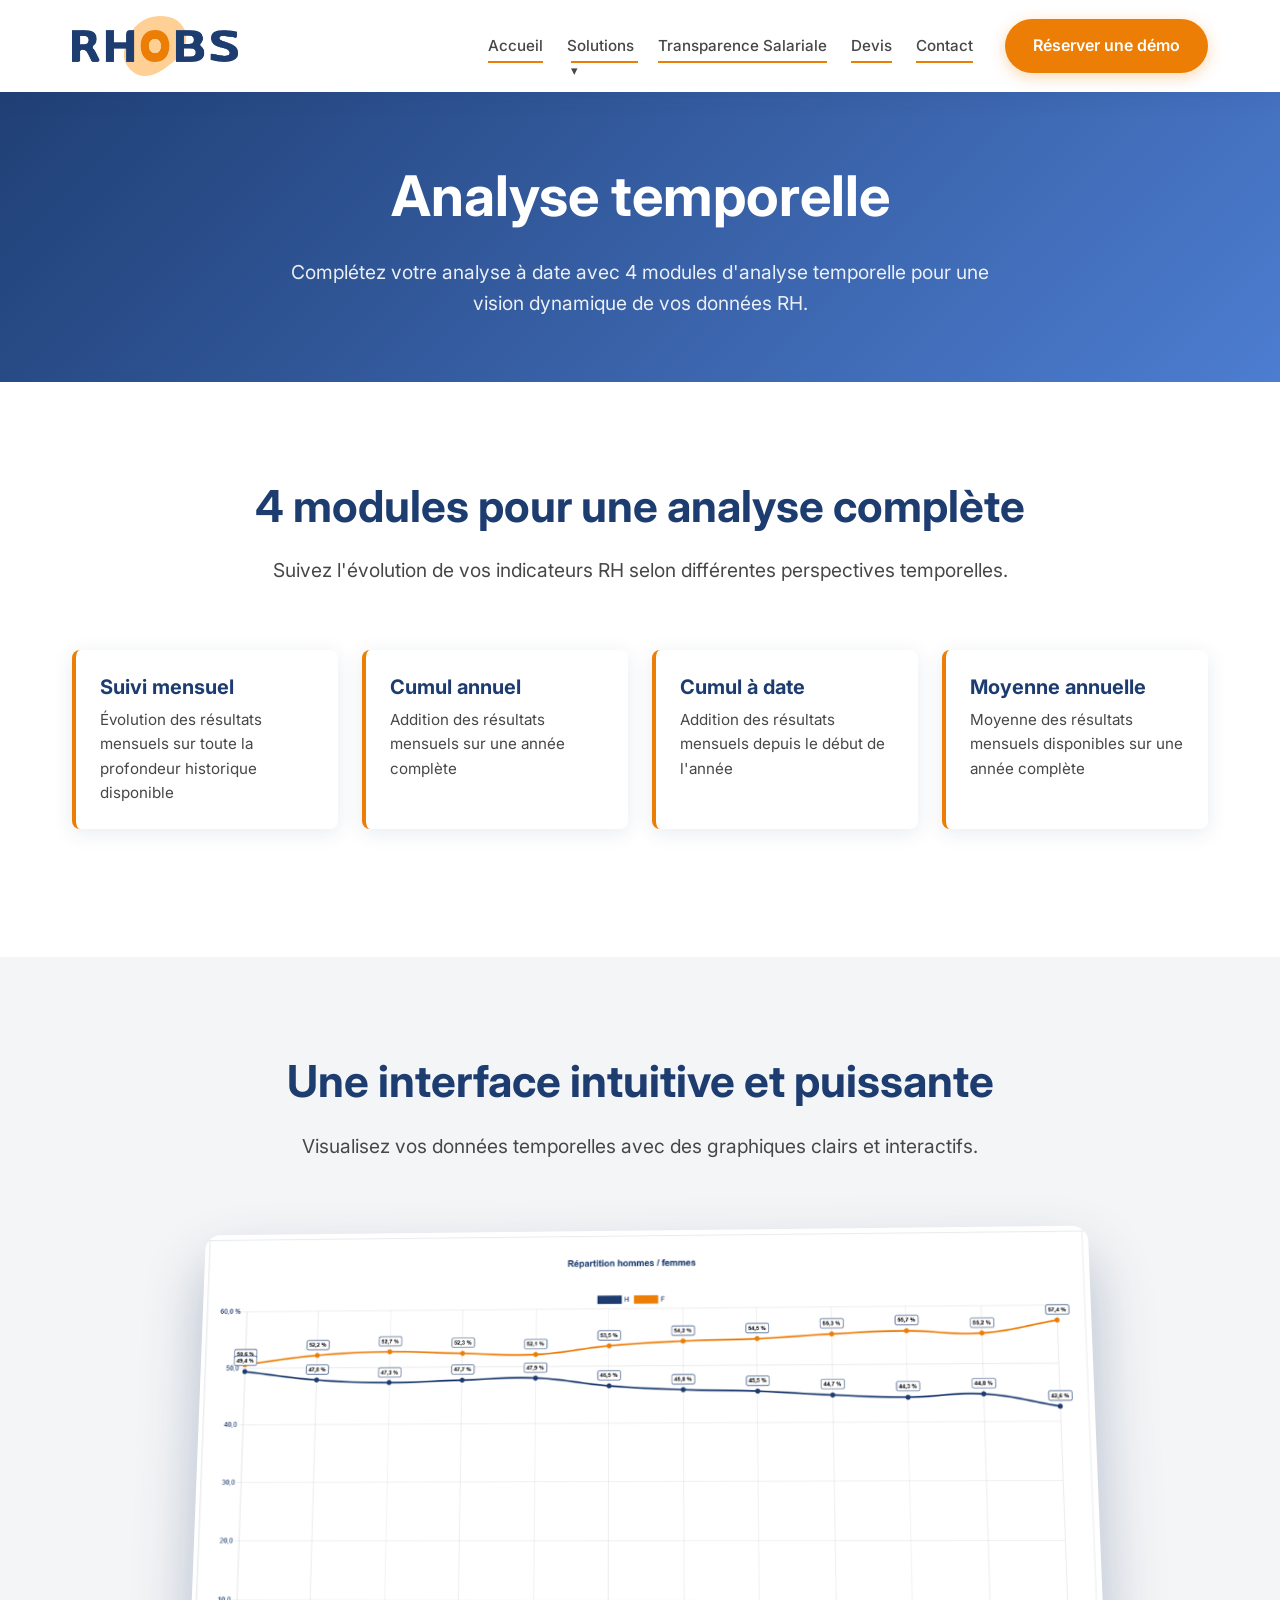
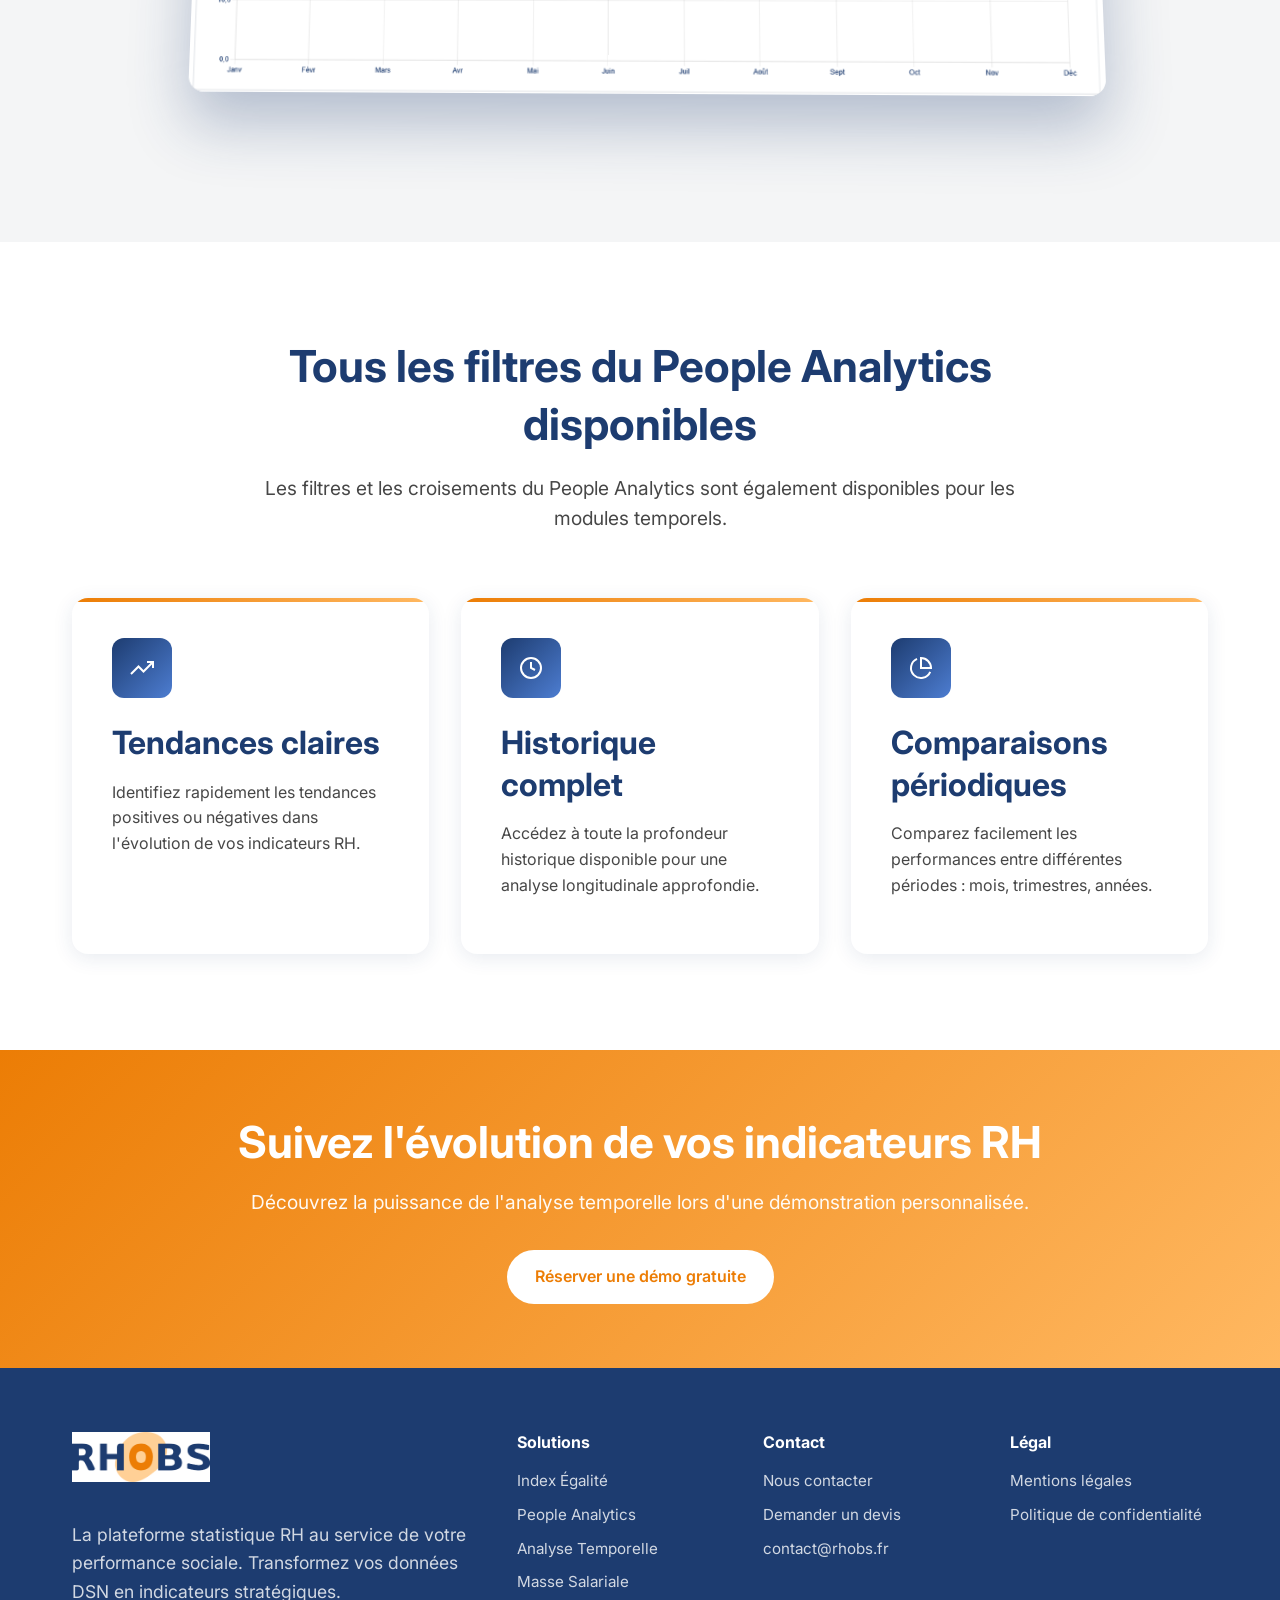
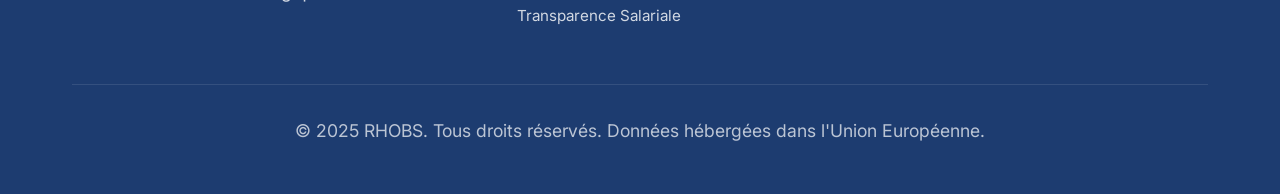
==== commit c28761ef: "feat: update Analyse Temporelle screenshot - Replace placeholder with actual screenshot - Use graphi" ====
--- a/analyse-temporelle.html
+++ b/analyse-temporelle.html
@@ -98,7 +98,7 @@
                 <p>Visualisez vos données temporelles avec des graphiques clairs et interactifs.</p>
             </div>
             <div class="screenshot-container">
-                <img src="images/screenshot-analyse-temporelle.png" alt="Capture d'écran de l'analyse temporelle RHOBS" class="screenshot" onerror="this.src='data:image/svg+xml,%3Csvg xmlns=%22http://www.w3.org/2000/svg%22 viewBox=%220 0 900 500%22%3E%3Crect fill=%22%23F4F5F6%22 width=%22900%22 height=%22500%22 rx=%2216%22/%3E%3Crect fill=%22%23fff%22 x=%2220%22 y=%2220%22 width=%22860%22 height=%22460%22 rx=%228%22/%3E%3Crect fill=%22%231D3C70%22 x=%2220%22 y=%2220%22 width=%22860%22 height=%2250%22 rx=%228%22/%3E%3Ctext fill=%22%23fff%22 font-family=%22sans-serif%22 font-size=%2218%22 font-weight=%22bold%22 x=%2240%22 y=%2252%22%3ERHOBS - Analyse Temporelle%3C/text%3E%3Crect fill=%22%23F4F5F6%22 x=%2240%22 y=%2290%22 width=%22200%22 height=%22370%22 rx=%228%22/%3E%3Ctext fill=%22%231D3C70%22 font-family=%22sans-serif%22 font-size=%2214%22 font-weight=%22600%22 x=%2260%22 y=%22120%22%3EFiltres%3C/text%3E%3Crect fill=%22%23fff%22 x=%2260%22 y=%22135%22 width=%22160%22 height=%2230%22 rx=%224%22 stroke=%22%234D7DD1%22/%3E%3Crect fill=%22%23fff%22 x=%2260%22 y=%22175%22 width=%22160%22 height=%2230%22 rx=%224%22 stroke=%22%234D7DD1%22/%3E%3Crect fill=%22%23fff%22 x=%2260%22 y=%22215%22 width=%22160%22 height=%2230%22 rx=%224%22 stroke=%22%234D7DD1%22/%3E%3Crect fill=%22%23fff%22 x=%22260%22 y=%2290%22 width=%22600%22 height=%22370%22 rx=%228%22/%3E%3Cpolyline fill=%22none%22 stroke=%22%23EC7D05%22 stroke-width=%223%22 points=%22280,380 330,350 380,360 430,320 480,340 530,280 580,300 630,250 680,270 730,220 780,240 830,200%22/%3E%3Cpolyline fill=%22none%22 stroke=%22%234D7DD1%22 stroke-width=%223%22 points=%22280,400 330,390 380,385 430,370 480,375 530,350 580,360 630,330 680,340 730,310 780,320 830,290%22/%3E%3Cline stroke=%22%23ddd%22 x1=%22280%22 y1=%22420%22 x2=%22830%22 y2=%22420%22/%3E%3Ctext fill=%22%23474747%22 font-family=%22sans-serif%22 font-size=%2212%22 x=%22280%22 y=%22440%22%3EJan%3C/text%3E%3Ctext fill=%22%23474747%22 font-family=%22sans-serif%22 font-size=%2212%22 x=%22380%22 y=%22440%22%3EMar%3C/text%3E%3Ctext fill=%22%23474747%22 font-family=%22sans-serif%22 font-size=%2212%22 x=%22480%22 y=%22440%22%3EMai%3C/text%3E%3Ctext fill=%22%23474747%22 font-family=%22sans-serif%22 font-size=%2212%22 x=%22580%22 y=%22440%22%3EJuil%3C/text%3E%3Ctext fill=%22%23474747%22 font-family=%22sans-serif%22 font-size=%2212%22 x=%22680%22 y=%22440%22%3ESep%3C/text%3E%3Ctext fill=%22%23474747%22 font-family=%22sans-serif%22 font-size=%2212%22 x=%22780%22 y=%22440%22%3ENov%3C/text%3E%3Ctext fill=%22%231D3C70%22 font-family=%22sans-serif%22 font-size=%2216%22 font-weight=%22600%22 x=%22280%22 y=%22130%22%3E\u00c9volution mensuelle - Effectifs%3C/text%3E%3C/svg%3E'">
+                <img src="images/graphique-rep-hommes-femmes.png" alt="Graphique répartition hommes-femmes RHOBS" class="screenshot">
             </div>
         </div>
     </section>
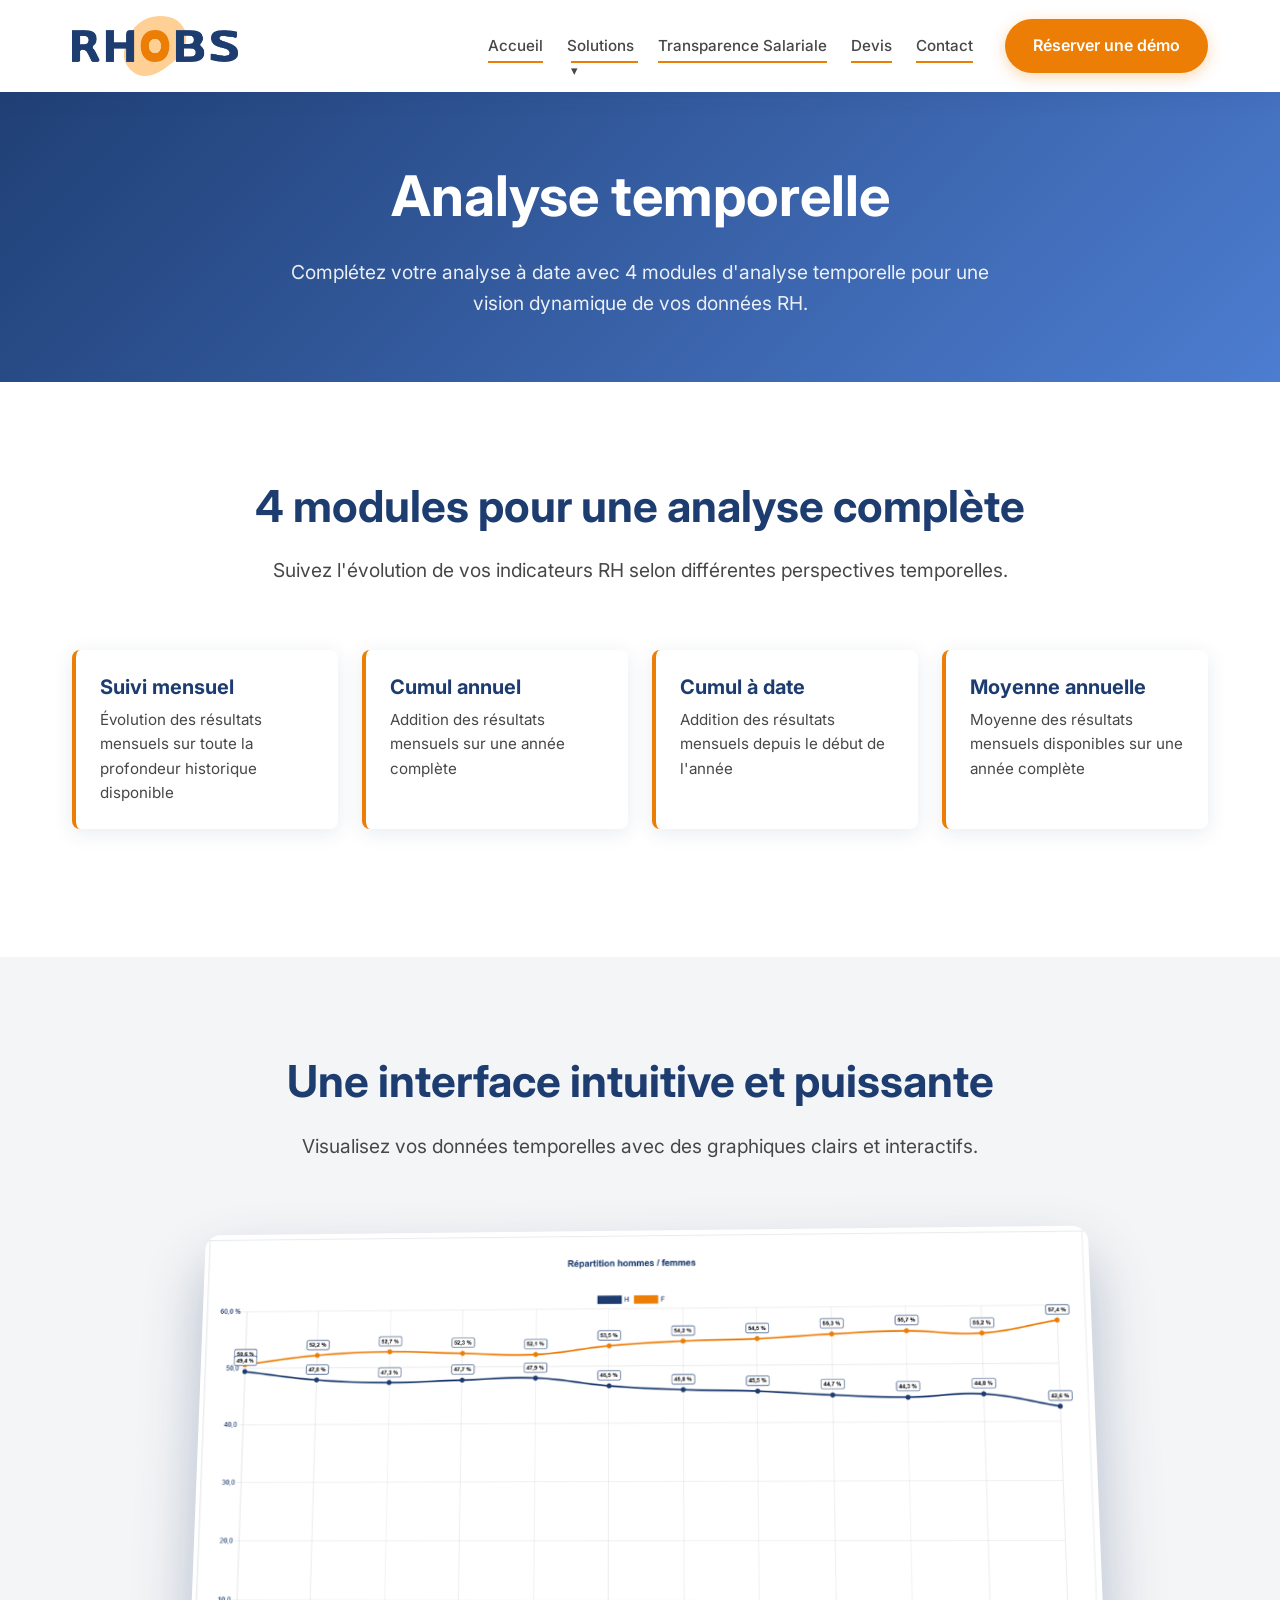
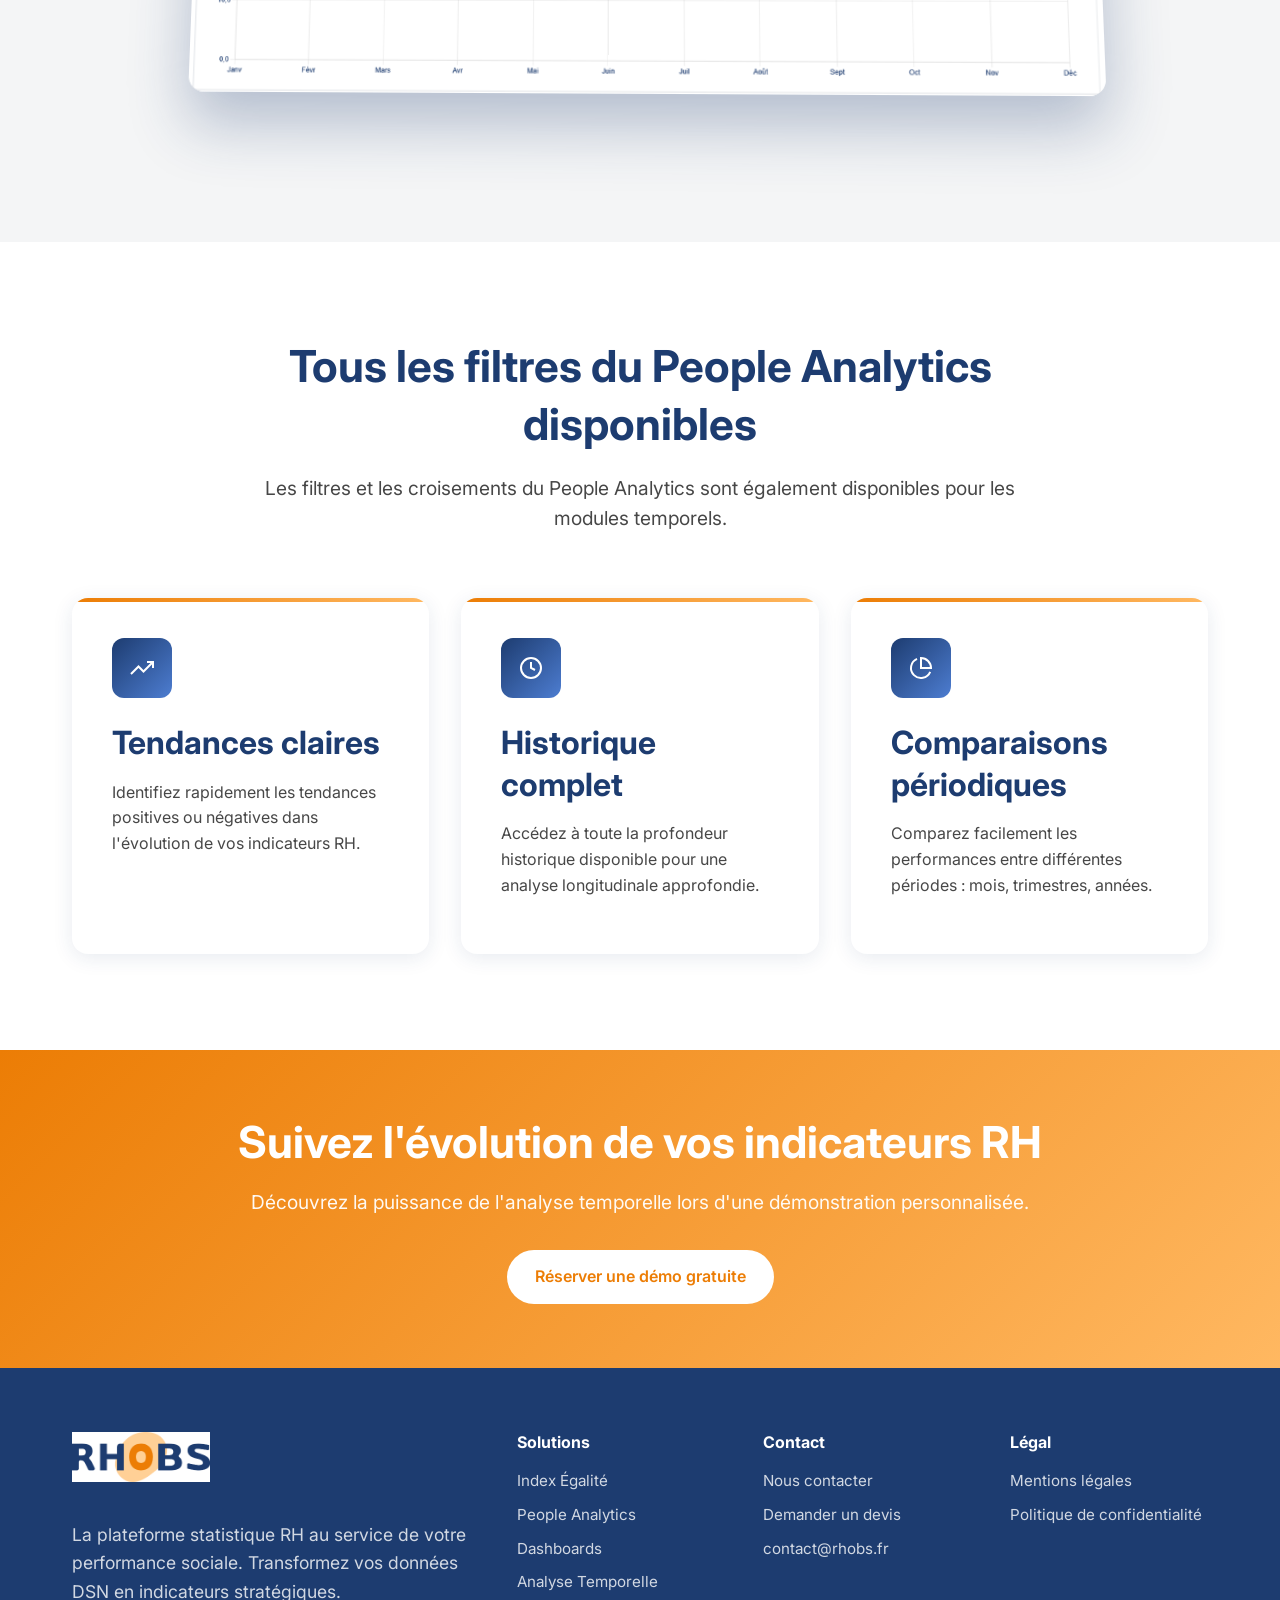
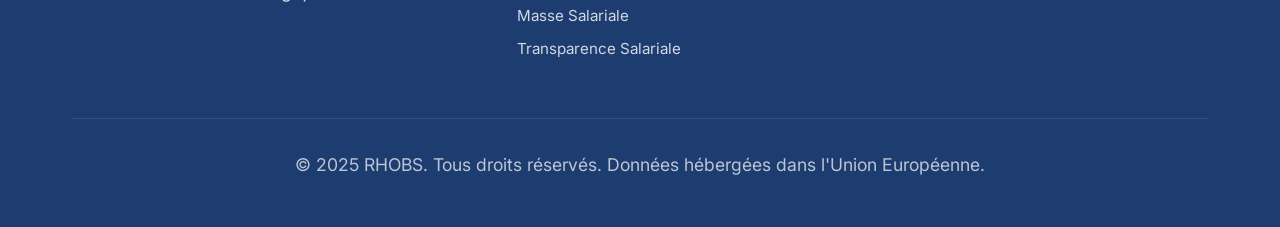
==== commit aed9f9a0: "feat: add Dashboards link to footer in all pages - Add Dashboards link in footer Solutions section a" ====
--- a/analyse-temporelle.html
+++ b/analyse-temporelle.html
@@ -168,6 +168,7 @@
                     <ul>
                         <li><a href="index-egalite.html">Index Égalité</a></li>
                         <li><a href="people-analytics.html">People Analytics</a></li>
+                        <li><a href="dashboards.html">Dashboards</a></li>
                         <li><a href="analyse-temporelle.html">Analyse Temporelle</a></li>
                         <li><a href="masse-salariale.html">Masse Salariale</a></li>
                         <li><a href="transparence-salariale.html">Transparence Salariale</a></li>
--- a/css/style.css
+++ b/css/style.css
@@ -822,6 +822,29 @@
 }
 
 @media (max-width: 768px) {
+    /* Reduce header height */
+    .header {
+        padding: 0.5rem 0;
+    }
+
+    /* Reduce logo size */
+    .logo-image {
+        height: 40px;
+    }
+
+    /* Reduce button size significantly for mobile */
+    .btn {
+        padding: 0.625rem 1.25rem;
+        font-size: 0.875rem;
+    }
+
+    /* Reduce burger menu size */
+    .mobile-menu-btn span {
+        width: 22px;
+        height: 2.5px;
+        margin: 4px 0;
+    }
+
     .nav-links {
         display: none;
     }
@@ -868,9 +891,24 @@
         padding: 0 1rem;
     }
 
+    /* Further reduce header elements on very small screens */
+    .header {
+        padding: 0.4rem 0;
+    }
+
+    .logo-image {
+        height: 35px;
+    }
+
     .btn {
-        padding: 0.75rem 1.5rem;
-        font-size: 0.95rem;
+        padding: 0.5rem 1rem;
+        font-size: 0.8rem;
+    }
+
+    .mobile-menu-btn span {
+        width: 20px;
+        height: 2px;
+        margin: 3.5px 0;
     }
 
     .feature-card {
@@ -986,3 +1024,139 @@
     background: var(--bg-light);
     color: var(--primary-dark);
 }
+
+/* Quote Form */
+.quote-form-section {
+    background: #FFD096;
+    padding: 3rem 2rem;
+    border-radius: var(--border-radius);
+}
+
+.quote-form {
+    max-width: 800px;
+    margin: 0 auto;
+}
+
+.form-group {
+    margin-bottom: 1.5rem;
+}
+
+.form-group label {
+    display: block;
+    font-weight: 600;
+    color: var(--primary-dark);
+    margin-bottom: 0.5rem;
+    font-size: 0.95rem;
+}
+
+.form-group input,
+.form-group textarea {
+    width: 100%;
+    padding: 0.875rem;
+    border: 2px solid #e0e0e0;
+    border-radius: 8px;
+    font-size: 1rem;
+    font-family: inherit;
+    transition: var(--transition);
+}
+
+.form-group input:focus,
+.form-group textarea:focus {
+    outline: none;
+    border-color: var(--primary-orange);
+}
+
+.form-checkbox-group {
+    margin-bottom: 2rem;
+    padding: 1.5rem;
+    background: white;
+    border-radius: 8px;
+}
+
+.form-checkbox-group > label {
+    display: block;
+    font-weight: 700;
+    color: var(--primary-dark);
+    margin-bottom: 1rem;
+    font-size: 1.1rem;
+}
+
+.checkbox-item {
+    margin-bottom: 0.75rem;
+}
+
+.checkbox-item label {
+    display: flex;
+    align-items: center;
+    cursor: pointer;
+    font-weight: 500;
+    color: var(--text-dark);
+}
+
+.checkbox-item input[type="checkbox"] {
+    width: 20px;
+    height: 20px;
+    margin-right: 0.75rem;
+    cursor: pointer;
+}
+
+.checkbox-sub-options {
+    margin-left: 2.5rem;
+    margin-top: 0.5rem;
+    display: none;
+}
+
+.checkbox-sub-options.active {
+    display: block;
+}
+
+.checkbox-sub-options .checkbox-item {
+    margin-bottom: 0.5rem;
+}
+
+.checkbox-sub-options label {
+    font-weight: 400;
+    font-size: 0.9rem;
+    color: var(--text-dark);
+}
+
+.conditional-input {
+    margin-left: 0.75rem;
+    width: 100px;
+    padding: 0.5rem;
+    border: 1px solid #ccc;
+    border-radius: 4px;
+}
+
+.pricing-cards {
+    display: grid;
+    grid-template-columns: repeat(auto-fit, minmax(250px, 1fr));
+    gap: 2rem;
+    margin-top: 2rem;
+}
+
+.pricing-card {
+    background: white;
+    padding: 2rem;
+    border-radius: var(--border-radius);
+    text-align: center;
+    box-shadow: var(--shadow-light);
+    transition: var(--transition);
+}
+
+.pricing-card:hover {
+    transform: translateY(-5px);
+    box-shadow: var(--shadow);
+}
+
+.pricing-card h3 {
+    color: var(--primary-dark);
+    font-size: 1.4rem;
+    margin-bottom: 1rem;
+}
+
+.pricing-card .price {
+    font-size: 1.5rem;
+    font-weight: 700;
+    color: var(--primary-orange);
+}
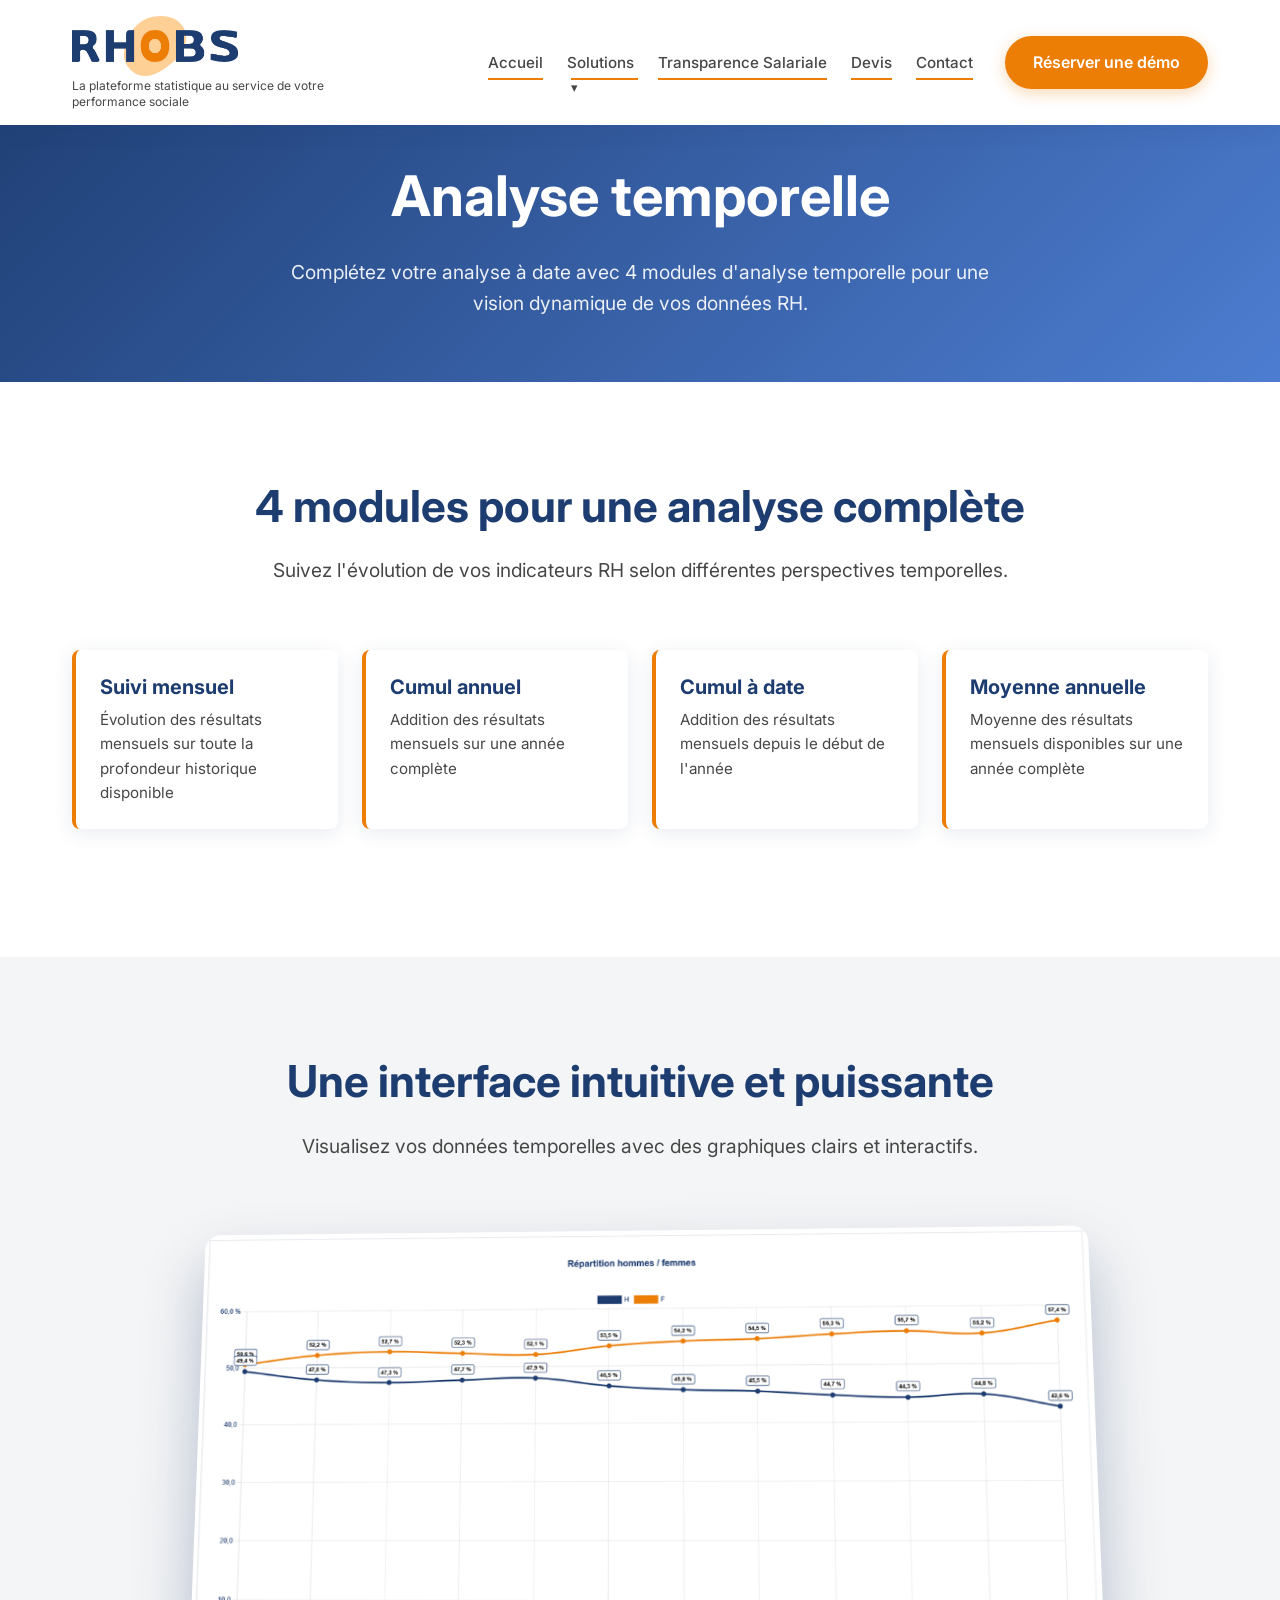
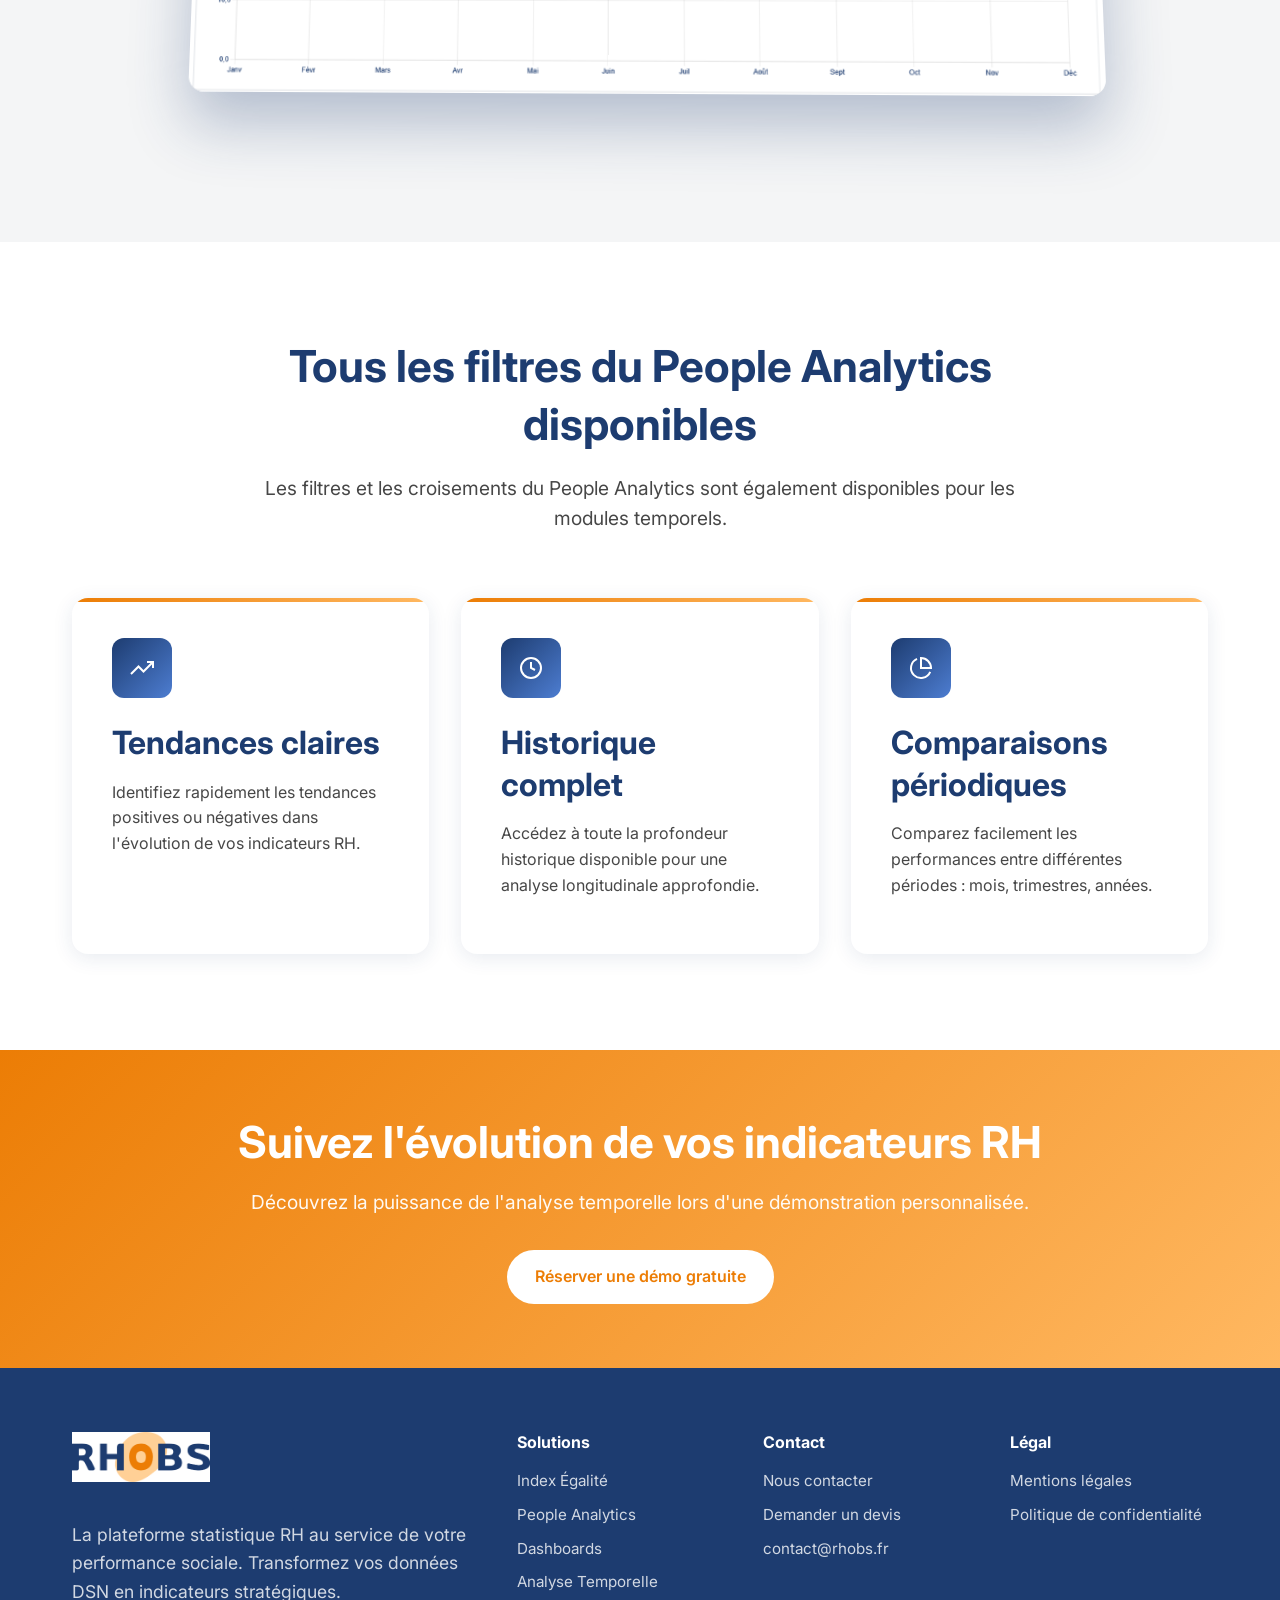
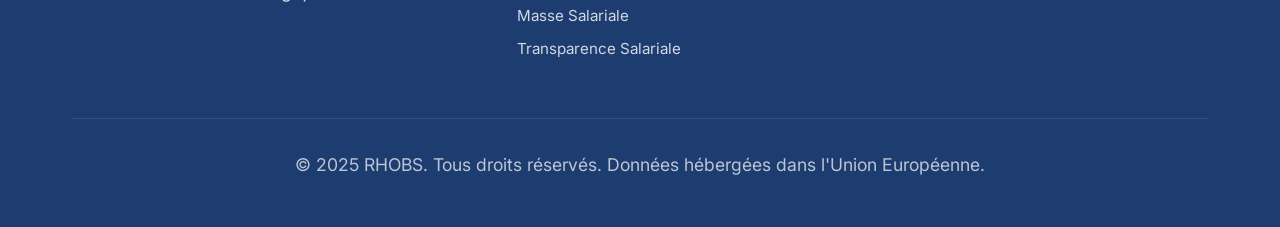
==== commit 93b995b6: "feat: add tagline under logo for desktop, hide on mobile - Add tagline 'La plateforme statistique au" ====
--- a/analyse-temporelle.html
+++ b/analyse-temporelle.html
@@ -10,6 +10,7 @@
     <meta property="og:title" content="Analyse Temporelle - RHOBS">
     <meta property="og:description" content="4 modules d'analyse temporelle pour suivre l'évolution de vos indicateurs RH.">
     <title>Analyse Temporelle | RHOBS - Suivi et évolution de vos indicateurs RH</title>
+    <link rel="icon" type="image/png" href="images/logo-rhobs.png">
     <link rel="canonical" href="https://rhobs.fr/analyse-temporelle.html">
     <link rel="preconnect" href="https://fonts.googleapis.com">
     <link rel="preconnect" href="https://fonts.gstatic.com" crossorigin>
@@ -24,6 +25,7 @@
             <div class="header-content">
                 <a href="index.html" class="logo">
                     <img src="images/logo-rhobs.png" alt="RHOBS - La plateforme statistique RH au service de votre performance sociale" class="logo-image">
+                    <span class="logo-tagline">La plateforme statistique au service de votre performance sociale</span>
                 </a>
                 <nav class="nav">
                                         <ul class="nav-links">
--- a/css/style.css
+++ b/css/style.css
@@ -832,6 +832,11 @@
         height: 40px;
     }
 
+    /* Hide tagline on mobile */
+    .logo-tagline {
+        display: none;
+    }
+
     /* Reduce button size significantly for mobile */
     .btn {
         padding: 0.625rem 1.25rem;
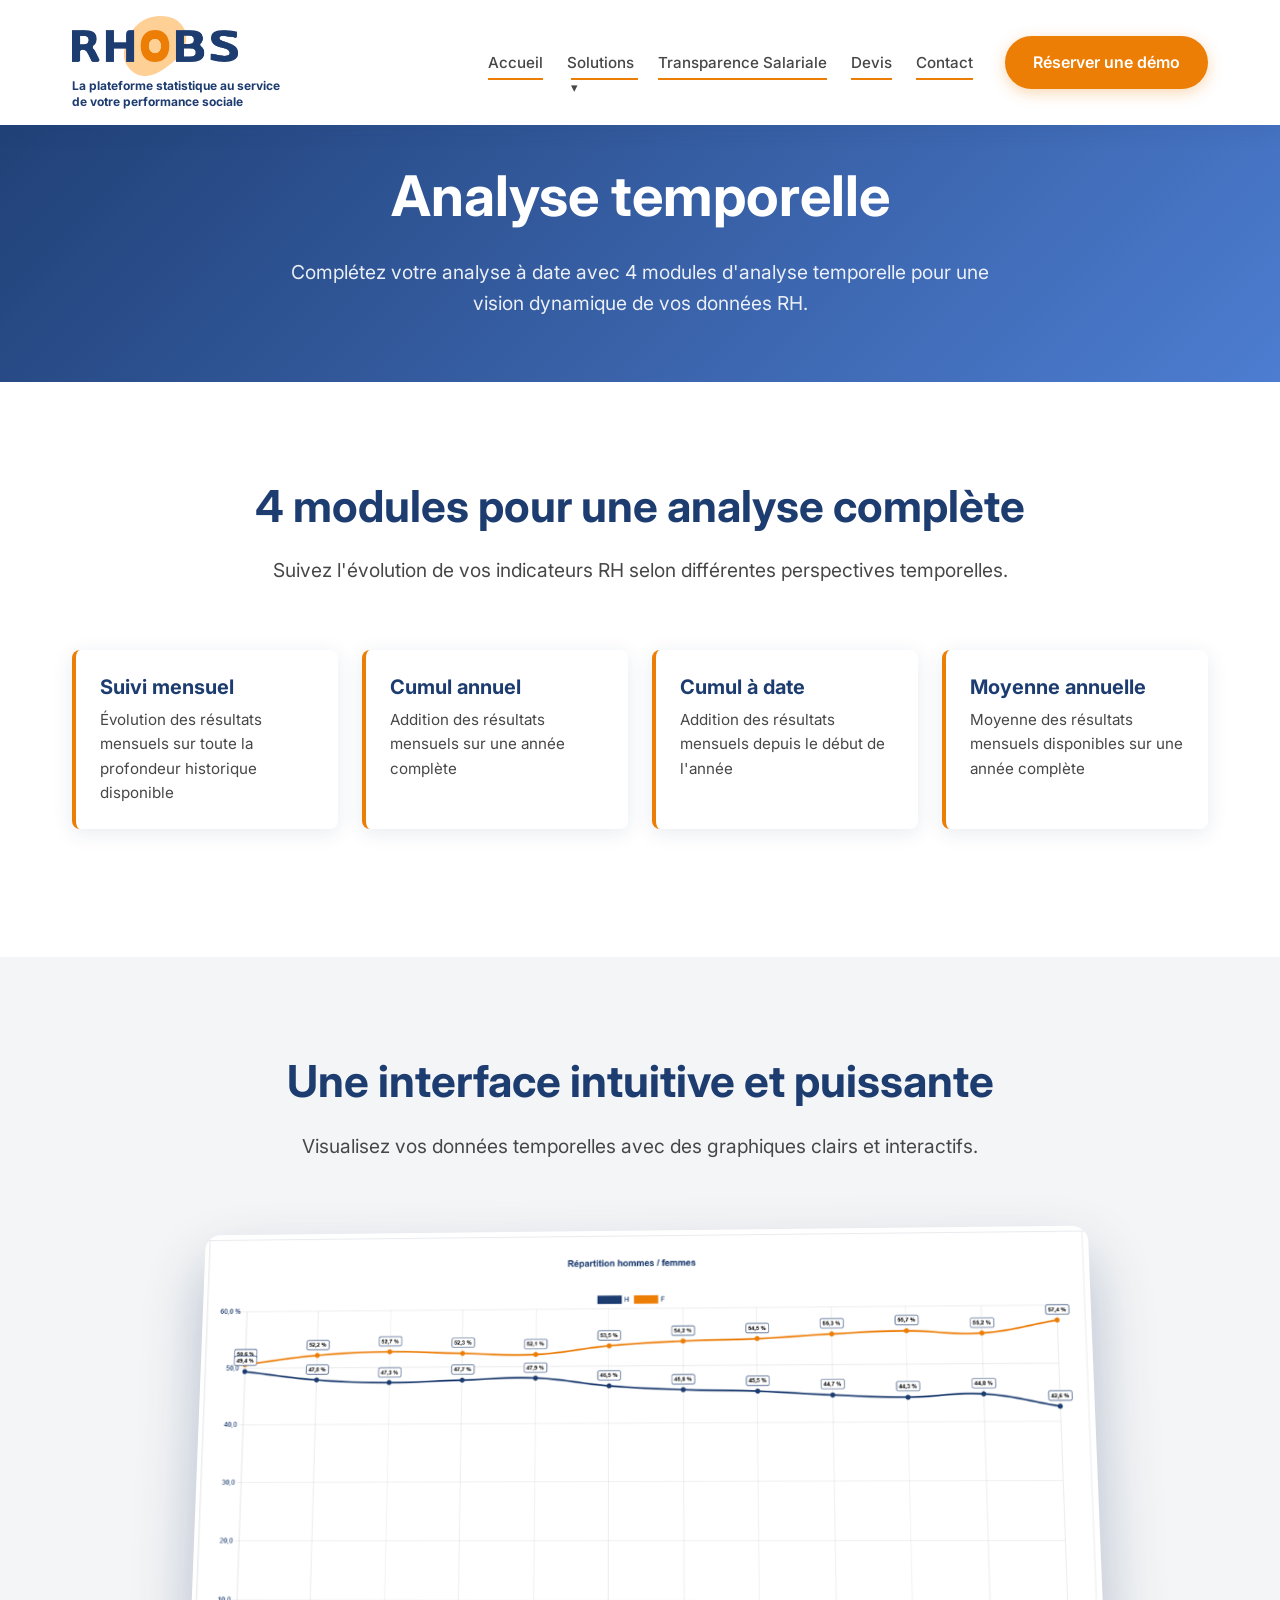
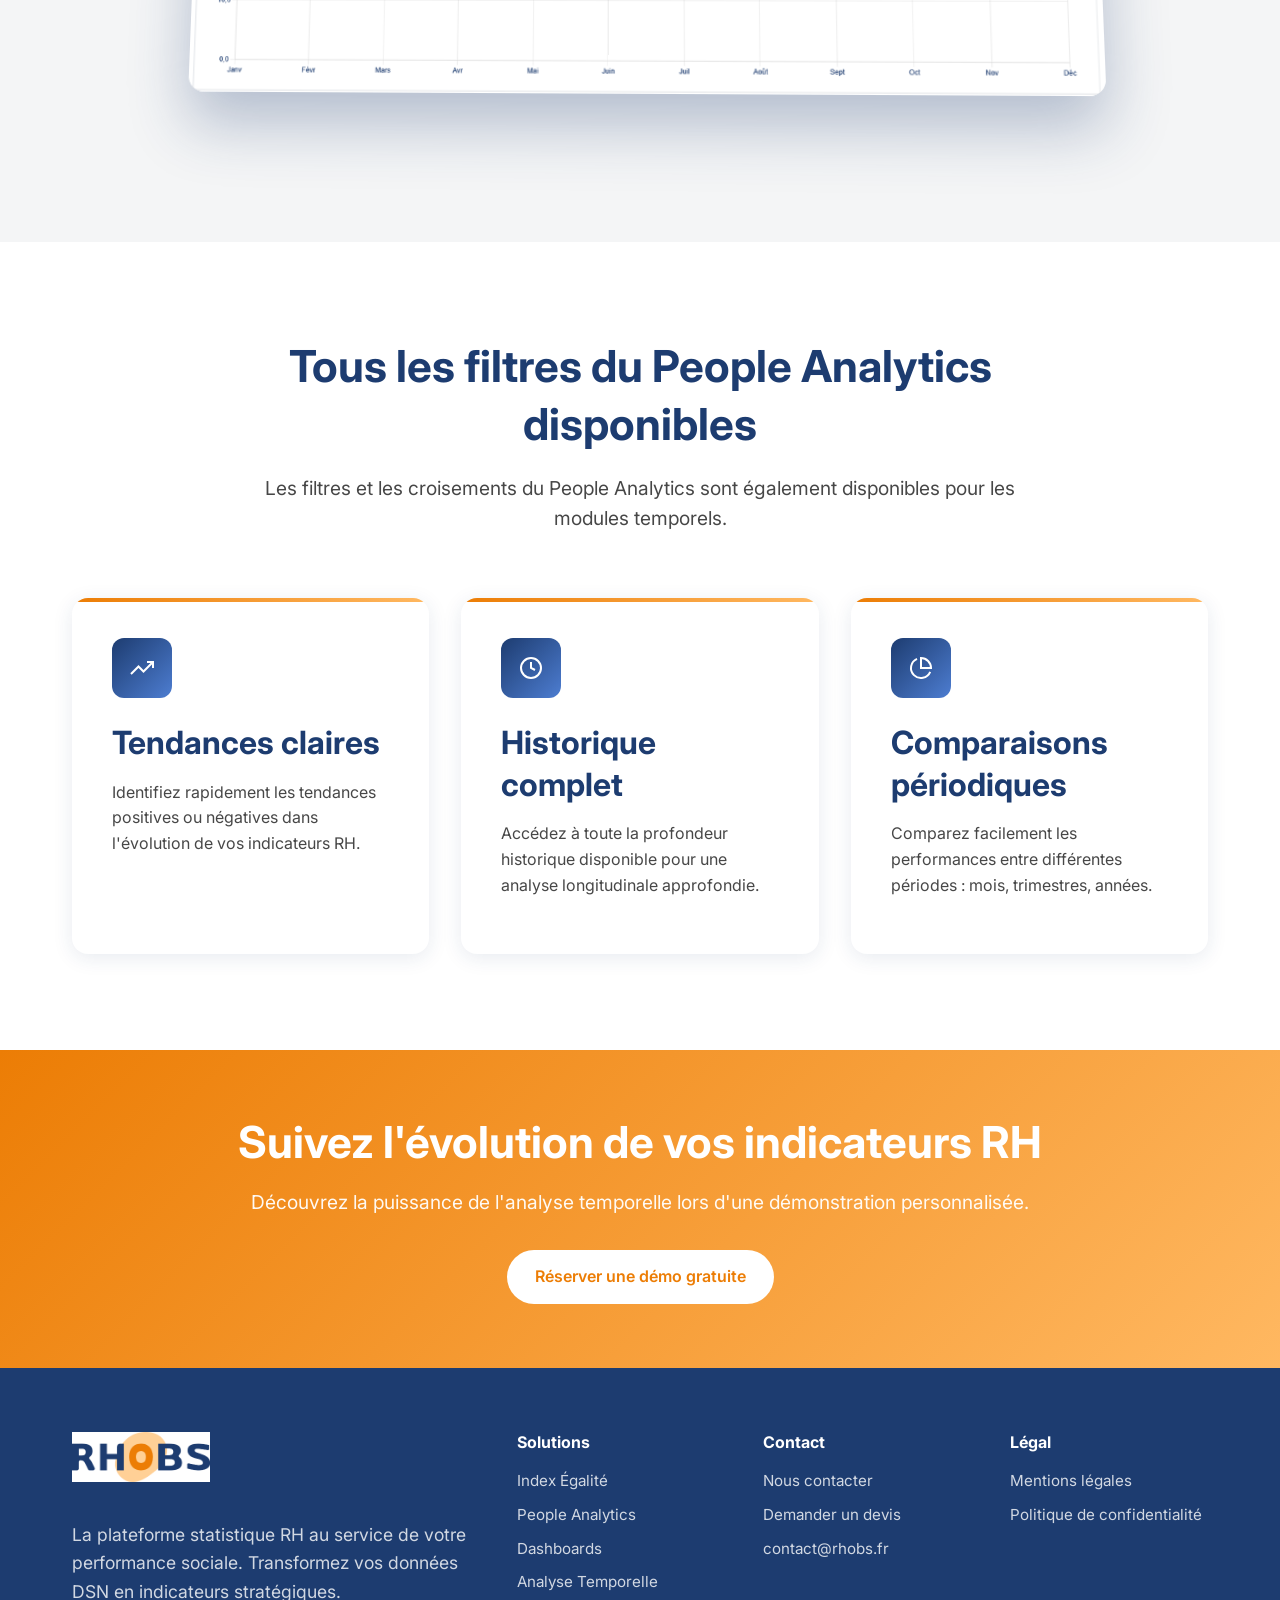
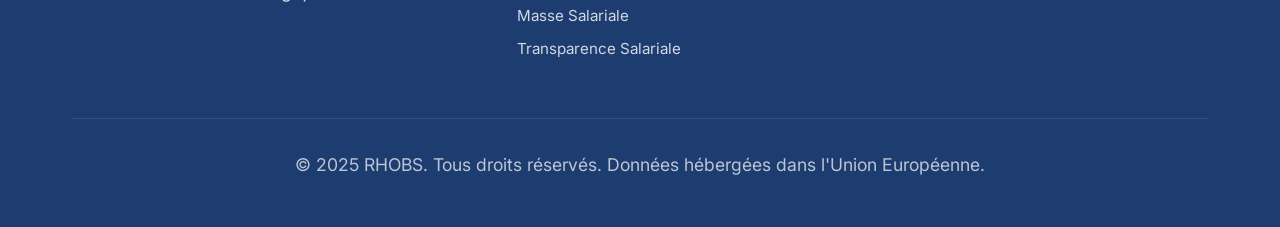
==== commit 689c0f7d: "feat: style tagline with bold, blue color and two-line layout - Make tagline bold (font-weight: 700)" ====
--- a/analyse-temporelle.html
+++ b/analyse-temporelle.html
@@ -25,7 +25,7 @@
             <div class="header-content">
                 <a href="index.html" class="logo">
                     <img src="images/logo-rhobs.png" alt="RHOBS - La plateforme statistique RH au service de votre performance sociale" class="logo-image">
-                    <span class="logo-tagline">La plateforme statistique au service de votre performance sociale</span>
+                    <span class="logo-tagline">La plateforme statistique au service<br>de votre performance sociale</span>
                 </a>
                 <nav class="nav">
                                         <ul class="nav-links">
--- a/css/style.css
+++ b/css/style.css
@@ -127,7 +127,8 @@
 
 .logo-tagline {
     font-size: 0.75rem;
-    color: var(--text-dark);
+    color: var(--primary-dark);
+    font-weight: 700;
     margin-top: 2px;
     max-width: 280px;
     line-height: 1.3;
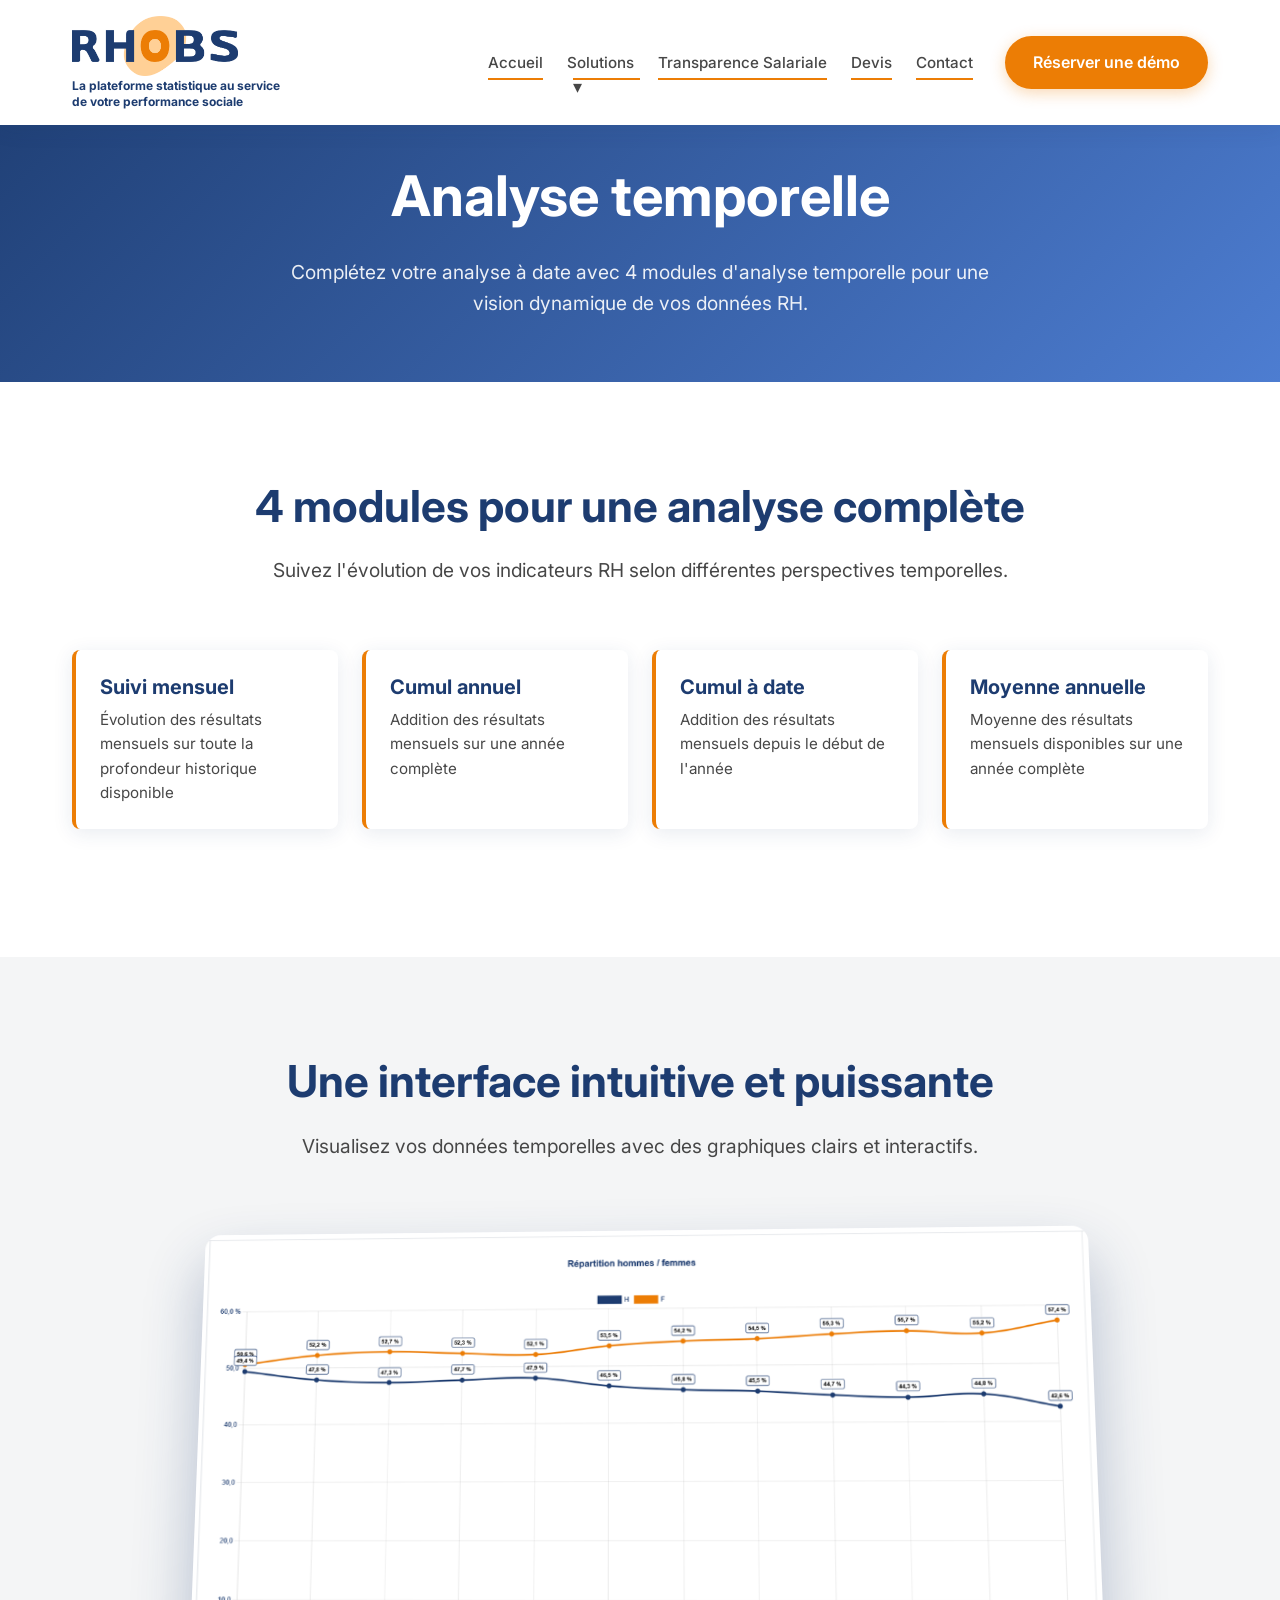
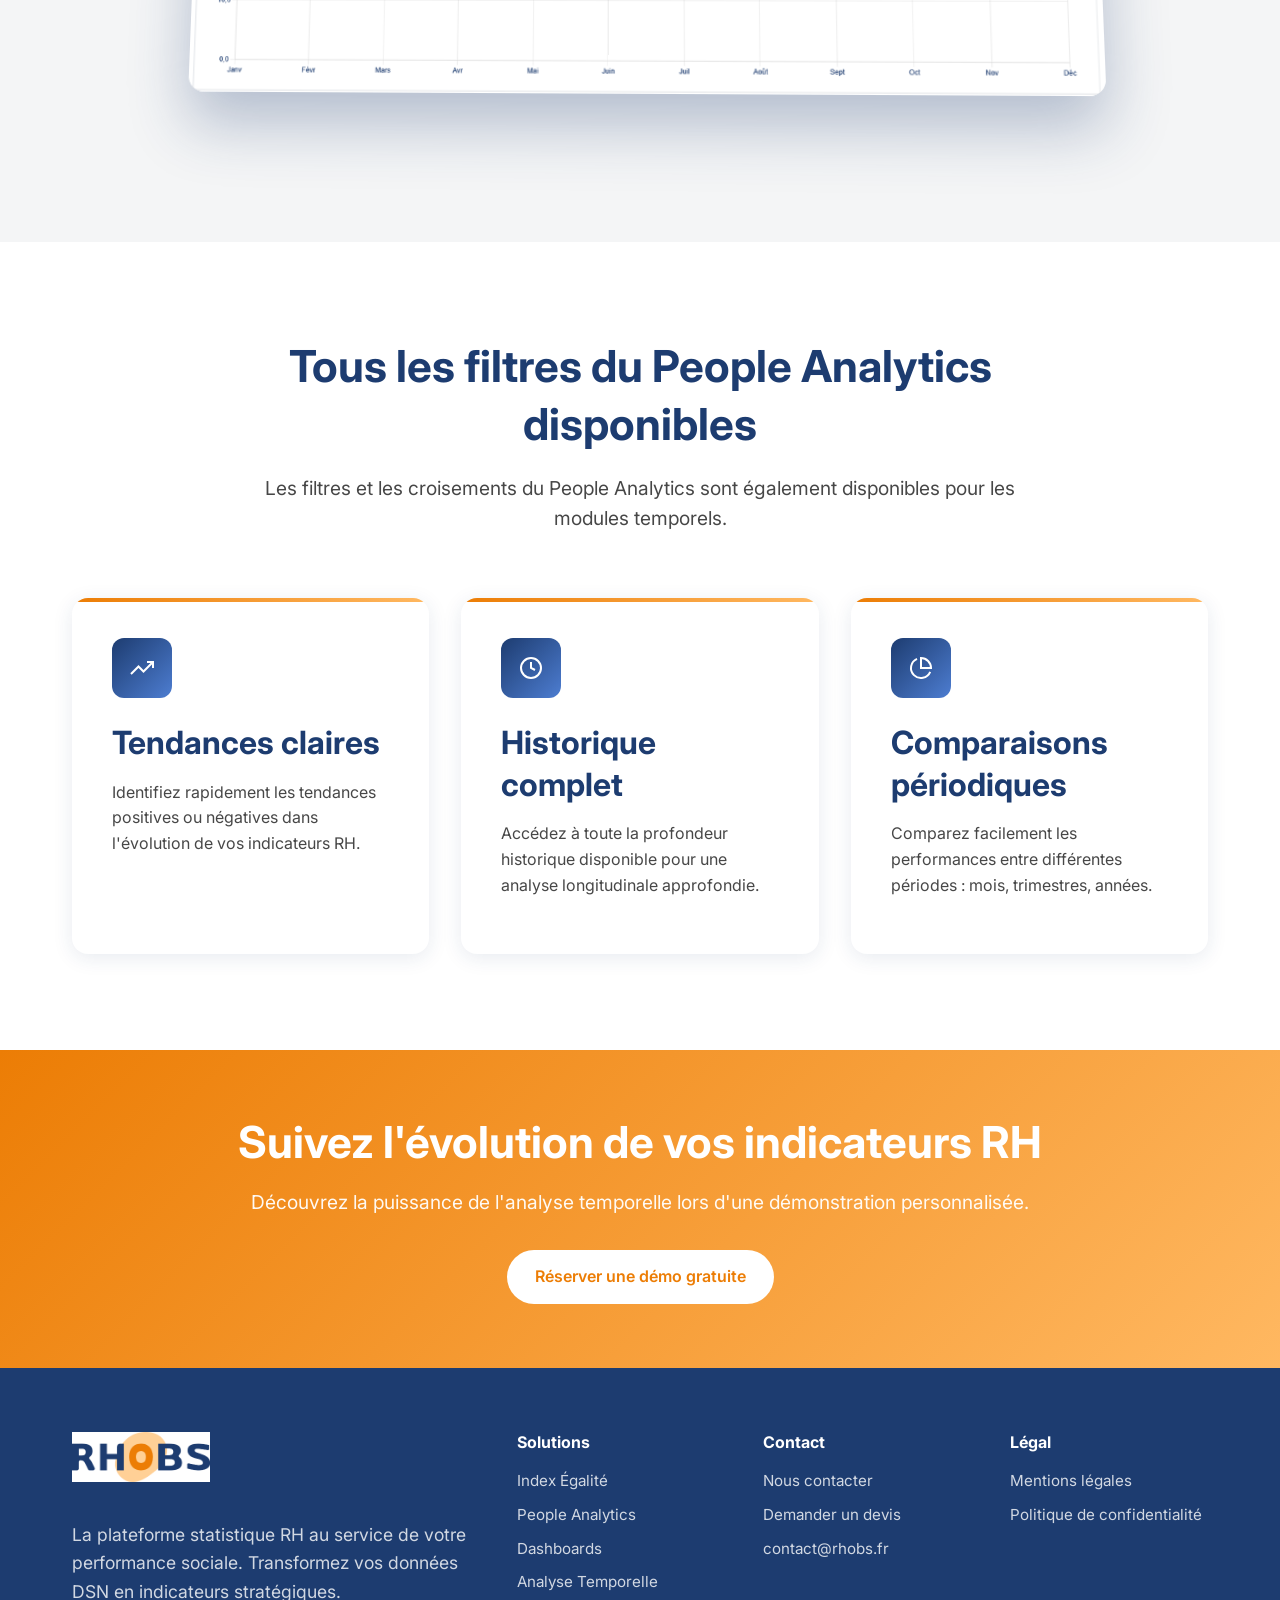
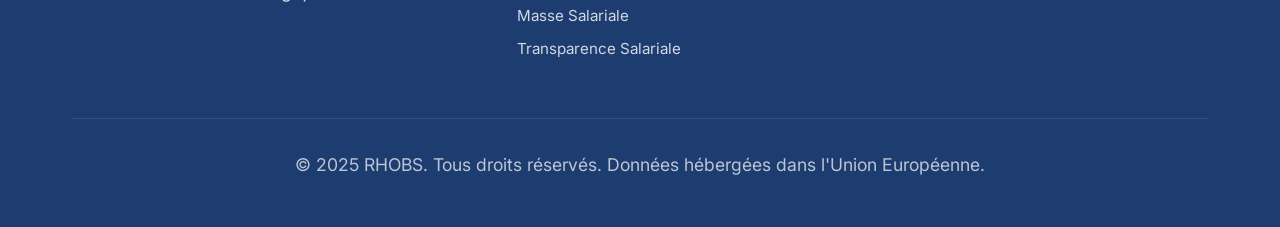
==== commit 9b8e7cc9: "Remplacement de Calendly par Google Calendar pour la réservation de démo - Remplacement des scripts " ====
--- a/analyse-temporelle.html
+++ b/analyse-temporelle.html
@@ -15,7 +15,7 @@
     <link rel="preconnect" href="https://fonts.googleapis.com">
     <link rel="preconnect" href="https://fonts.gstatic.com" crossorigin>
     <link href="https://fonts.googleapis.com/css2?family=Inter:wght@400;500;600;700;800&display=swap" rel="stylesheet">
-    <link href="https://assets.calendly.com/assets/external/widget.css" rel="stylesheet">
+    <link href="https://calendar.google.com/calendar/scheduling-button-script.css" rel="stylesheet">
     <link rel="stylesheet" href="css/style.css">
 </head>
 <body>
@@ -199,7 +199,7 @@
     </footer>
 
     <!-- Scripts -->
-    <script src="https://assets.calendly.com/assets/external/widget.js" type="text/javascript" async></script>
+    <script src="https://calendar.google.com/calendar/scheduling-button-script.js" type="text/javascript" async></script>
     <script src="js/main.js"></script>
 </body>
 </html>
--- a/css/style.css
+++ b/css/style.css
@@ -987,9 +987,12 @@
 }
 
 .nav-links .dropdown > a::after {
-    content: ' ▾';
-    font-size: 0.8rem;
-    margin-left: 0.25rem;
+    content: '▾';
+    font-size: 1.1rem;
+    margin-left: 0.35rem;
+    display: inline-block;
+    vertical-align: middle;
+    line-height: 1;
 }
 
 .dropdown-menu {
